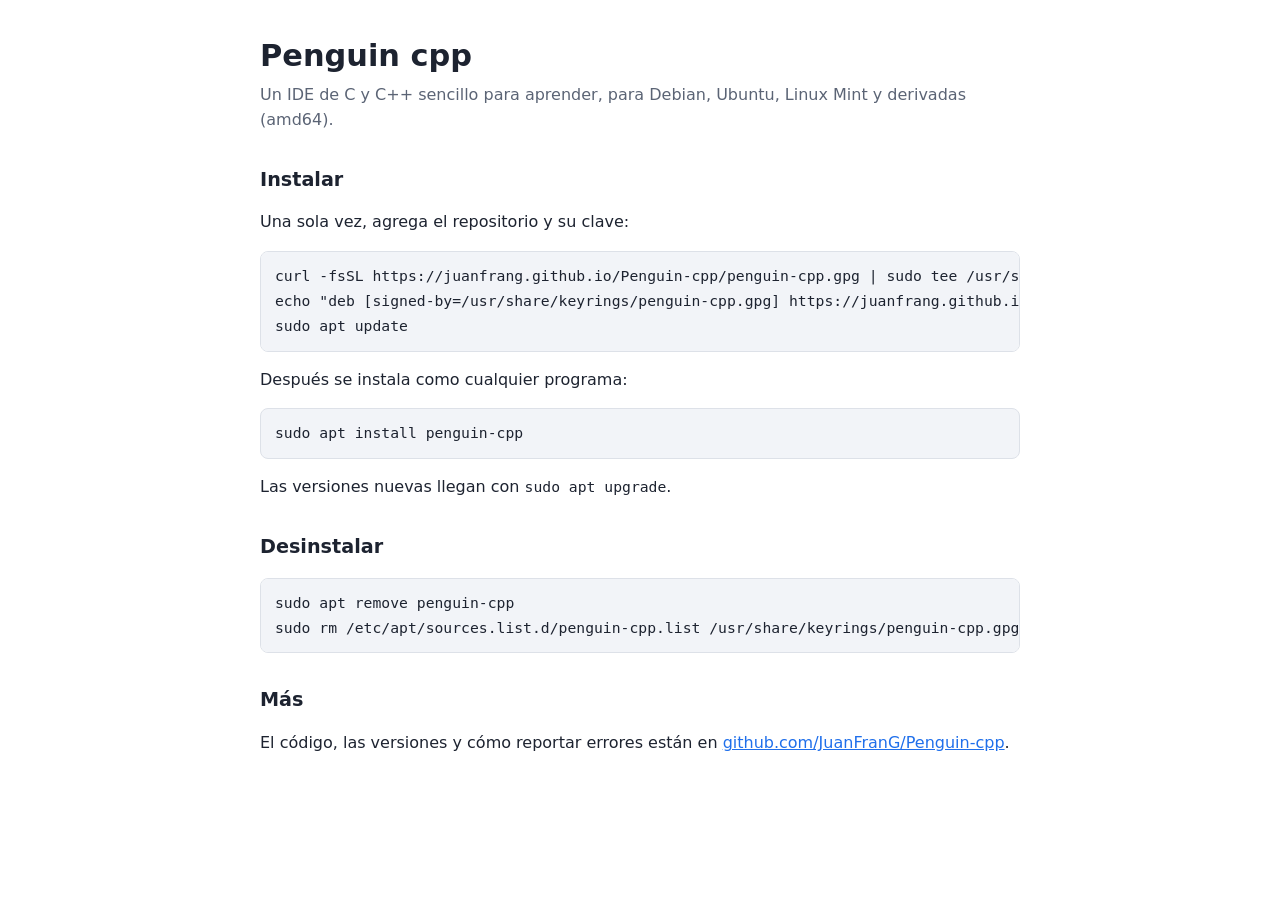
==== index.html @ f9103ee7 "Penguin cpp 0.1.0" ====
<!doctype html>
<html lang="es">
<head>
<meta charset="utf-8">
<meta name="viewport" content="width=device-width, initial-scale=1">
<title>Penguin cpp · repositorio APT</title>
<style>
  :root { --bg: #ffffff; --fg: #1d2330; --muted: #5b6475; --code: #f2f4f8; --line: #dde1e8; --accent: #1f6feb; }
  @media (prefers-color-scheme: dark) {
    :root { --bg: #14171d; --fg: #e6e8ec; --muted: #9aa3b2; --code: #1e232c; --line: #2c3340; --accent: #6ea8fe; }
  }
  body { background: var(--bg); color: var(--fg); font: 16px/1.55 system-ui, sans-serif; margin: 0; }
  main { max-width: 760px; margin: 0 auto; padding: 32px 16px 48px; }
  h1 { font-size: 1.9rem; margin: 0 0 4px; }
  h2 { font-size: 1.2rem; margin-top: 2rem; }
  p.lead { color: var(--muted); margin-top: 0; }
  pre { background: var(--code); border: 1px solid var(--line); border-radius: 8px; padding: 12px 14px; overflow-x: auto; }
  code { font-family: ui-monospace, "Source Code Pro", monospace; font-size: 0.92rem; }
  a { color: var(--accent); }
</style>
</head>
<body>
<main>
  <h1>Penguin cpp</h1>
  <p class="lead">Un IDE de C y C++ sencillo para aprender, para Debian, Ubuntu, Linux Mint y derivadas (amd64).</p>

  <h2>Instalar</h2>
  <p>Una sola vez, agrega el repositorio y su clave:</p>
<pre><code>curl -fsSL https://juanfrang.github.io/Penguin-cpp/penguin-cpp.gpg | sudo tee /usr/share/keyrings/penguin-cpp.gpg &gt; /dev/null
echo "deb [signed-by=/usr/share/keyrings/penguin-cpp.gpg] https://juanfrang.github.io/Penguin-cpp stable main" | sudo tee /etc/apt/sources.list.d/penguin-cpp.list
sudo apt update</code></pre>
  <p>Después se instala como cualquier programa:</p>
<pre><code>sudo apt install penguin-cpp</code></pre>
  <p>Las versiones nuevas llegan con <code>sudo apt upgrade</code>.</p>

  <h2>Desinstalar</h2>
<pre><code>sudo apt remove penguin-cpp
sudo rm /etc/apt/sources.list.d/penguin-cpp.list /usr/share/keyrings/penguin-cpp.gpg</code></pre>

  <h2>Más</h2>
  <p>El código, las versiones y cómo reportar errores están en
  <a href="https://github.com/JuanFranG/Penguin-cpp">github.com/JuanFranG/Penguin-cpp</a>.</p>
</main>
</body>
</html>
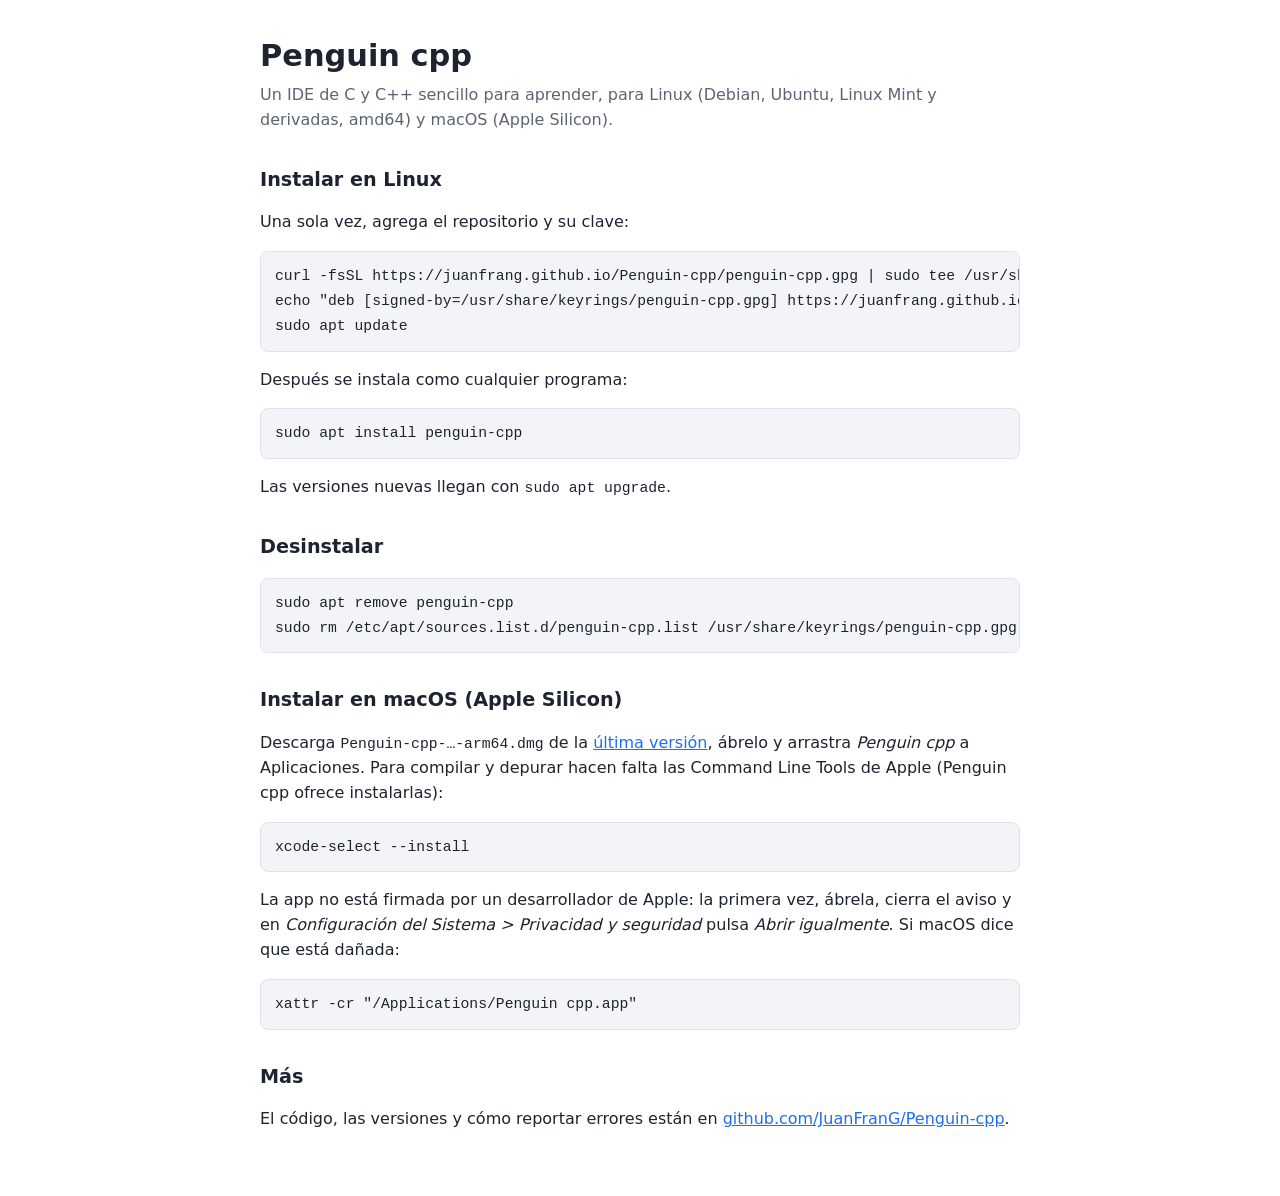
==== commit a7abe881: "Penguin cpp 0.2.0" ====
--- a/index.html
+++ b/index.html
@@ -22,9 +22,9 @@
 <body>
 <main>
   <h1>Penguin cpp</h1>
-  <p class="lead">Un IDE de C y C++ sencillo para aprender, para Debian, Ubuntu, Linux Mint y derivadas (amd64).</p>
+  <p class="lead">Un IDE de C y C++ sencillo para aprender, para Linux (Debian, Ubuntu, Linux Mint y derivadas, amd64) y macOS (Apple Silicon).</p>
 
-  <h2>Instalar</h2>
+  <h2>Instalar en Linux</h2>
   <p>Una sola vez, agrega el repositorio y su clave:</p>
 <pre><code>curl -fsSL https://juanfrang.github.io/Penguin-cpp/penguin-cpp.gpg | sudo tee /usr/share/keyrings/penguin-cpp.gpg &gt; /dev/null
 echo "deb [signed-by=/usr/share/keyrings/penguin-cpp.gpg] https://juanfrang.github.io/Penguin-cpp stable main" | sudo tee /etc/apt/sources.list.d/penguin-cpp.list
@@ -37,6 +37,17 @@
 <pre><code>sudo apt remove penguin-cpp
 sudo rm /etc/apt/sources.list.d/penguin-cpp.list /usr/share/keyrings/penguin-cpp.gpg</code></pre>
 
+  <h2>Instalar en macOS (Apple Silicon)</h2>
+  <p>Descarga <code>Penguin-cpp-…-arm64.dmg</code> de la
+  <a href="https://github.com/JuanFranG/Penguin-cpp/releases/latest">última versión</a>,
+  ábrelo y arrastra <em>Penguin cpp</em> a Aplicaciones. Para compilar y depurar hacen
+  falta las Command Line Tools de Apple (Penguin cpp ofrece instalarlas):</p>
+<pre><code>xcode-select --install</code></pre>
+  <p>La app no está firmada por un desarrollador de Apple: la primera vez, ábrela, cierra
+  el aviso y en <em>Configuración del Sistema &gt; Privacidad y seguridad</em> pulsa
+  <em>Abrir igualmente</em>. Si macOS dice que está dañada:</p>
+<pre><code>xattr -cr "/Applications/Penguin cpp.app"</code></pre>
+
   <h2>Más</h2>
   <p>El código, las versiones y cómo reportar errores están en
   <a href="https://github.com/JuanFranG/Penguin-cpp">github.com/JuanFranG/Penguin-cpp</a>.</p>
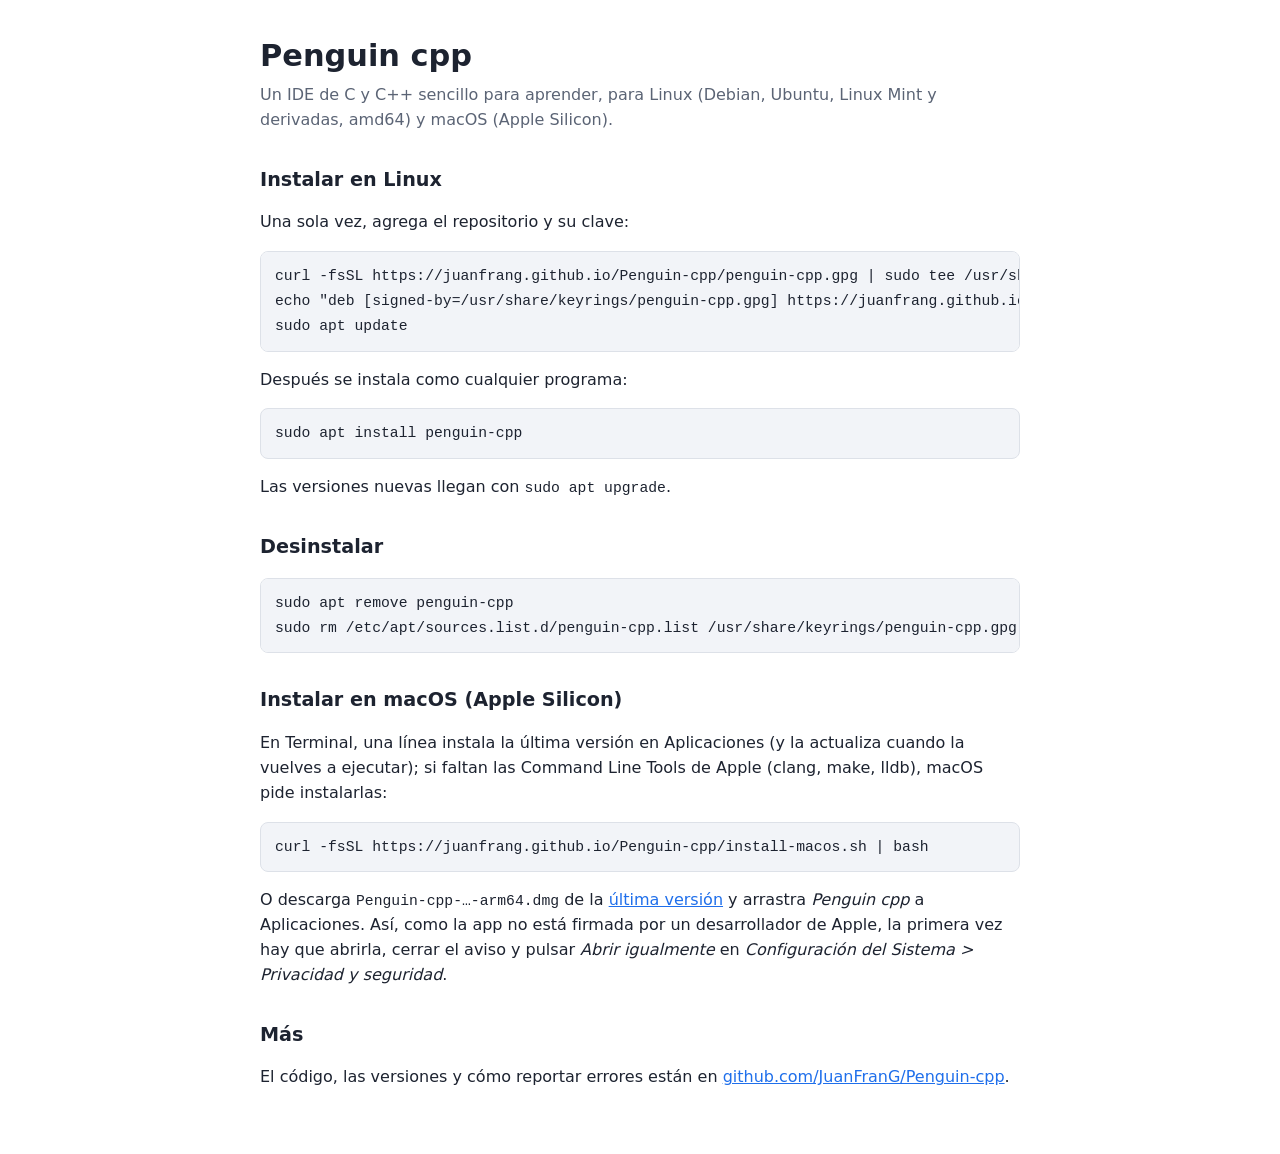
==== commit 7b8dd631: "Page: the one-line macOS installer" ====
--- a/index.html
+++ b/index.html
@@ -38,15 +38,15 @@
 sudo rm /etc/apt/sources.list.d/penguin-cpp.list /usr/share/keyrings/penguin-cpp.gpg</code></pre>
 
   <h2>Instalar en macOS (Apple Silicon)</h2>
-  <p>Descarga <code>Penguin-cpp-…-arm64.dmg</code> de la
-  <a href="https://github.com/JuanFranG/Penguin-cpp/releases/latest">última versión</a>,
-  ábrelo y arrastra <em>Penguin cpp</em> a Aplicaciones. Para compilar y depurar hacen
-  falta las Command Line Tools de Apple (Penguin cpp ofrece instalarlas):</p>
-<pre><code>xcode-select --install</code></pre>
-  <p>La app no está firmada por un desarrollador de Apple: la primera vez, ábrela, cierra
-  el aviso y en <em>Configuración del Sistema &gt; Privacidad y seguridad</em> pulsa
-  <em>Abrir igualmente</em>. Si macOS dice que está dañada:</p>
-<pre><code>xattr -cr "/Applications/Penguin cpp.app"</code></pre>
+  <p>En Terminal, una línea instala la última versión en Aplicaciones (y la actualiza
+  cuando la vuelves a ejecutar); si faltan las Command Line Tools de Apple (clang, make,
+  lldb), macOS pide instalarlas:</p>
+<pre><code>curl -fsSL https://juanfrang.github.io/Penguin-cpp/install-macos.sh | bash</code></pre>
+  <p>O descarga <code>Penguin-cpp-…-arm64.dmg</code> de la
+  <a href="https://github.com/JuanFranG/Penguin-cpp/releases/latest">última versión</a> y
+  arrastra <em>Penguin cpp</em> a Aplicaciones. Así, como la app no está firmada por un
+  desarrollador de Apple, la primera vez hay que abrirla, cerrar el aviso y pulsar
+  <em>Abrir igualmente</em> en <em>Configuración del Sistema &gt; Privacidad y seguridad</em>.</p>
 
   <h2>Más</h2>
   <p>El código, las versiones y cómo reportar errores están en
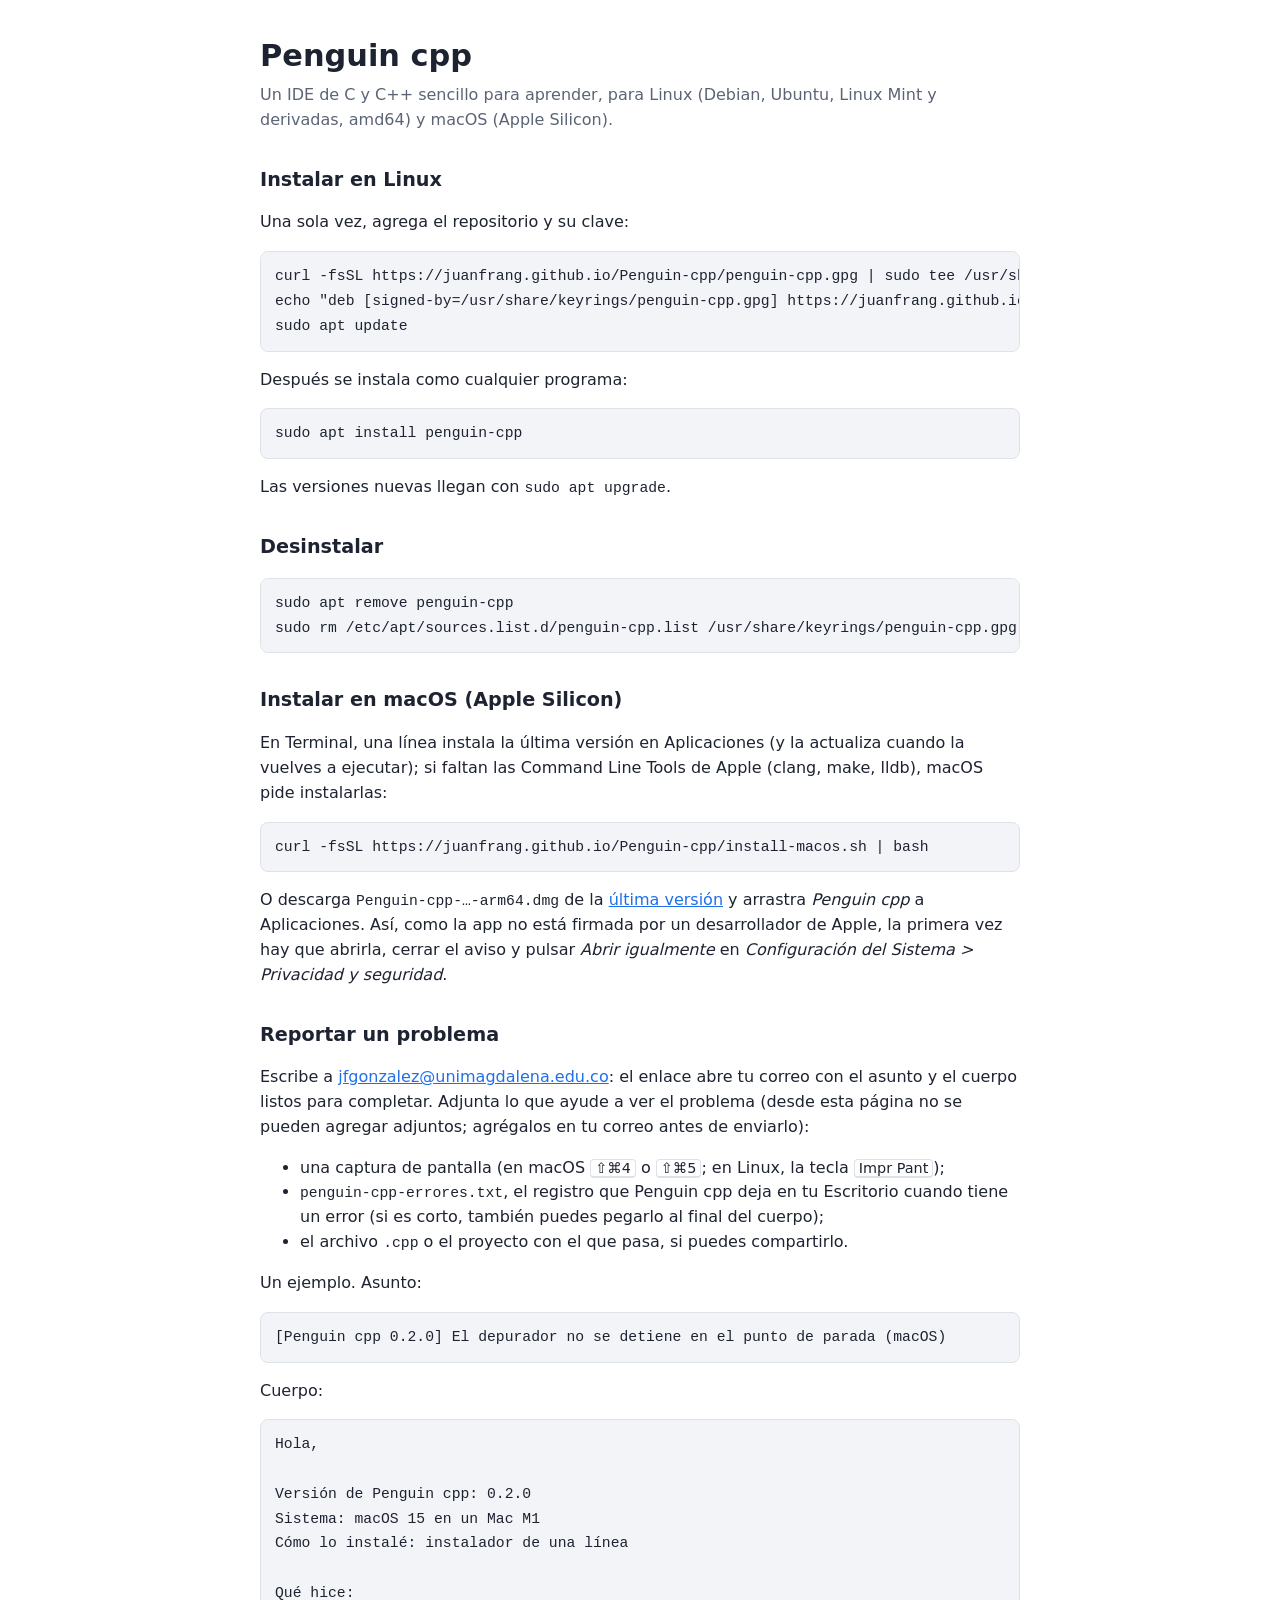
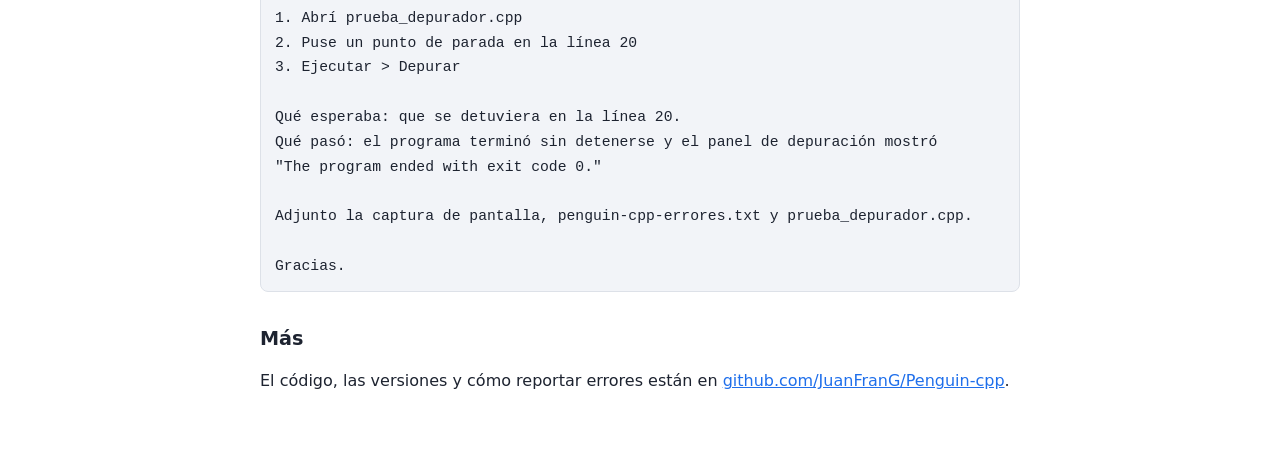
==== commit ac201e82: "Page: report a problem by email" ====
--- a/index.html
+++ b/index.html
@@ -17,6 +17,7 @@
   pre { background: var(--code); border: 1px solid var(--line); border-radius: 8px; padding: 12px 14px; overflow-x: auto; }
   code { font-family: ui-monospace, "Source Code Pro", monospace; font-size: 0.92rem; }
   a { color: var(--accent); }
+  kbd { font-family: inherit; border: 1px solid var(--line); border-bottom-width: 2px; border-radius: 4px; padding: 0 4px; font-size: 0.9em; }
 </style>
 </head>
 <body>
@@ -48,6 +49,39 @@
   desarrollador de Apple, la primera vez hay que abrirla, cerrar el aviso y pulsar
   <em>Abrir igualmente</em> en <em>Configuración del Sistema &gt; Privacidad y seguridad</em>.</p>
 
+  <h2>Reportar un problema</h2>
+  <p>Escribe a <a href="mailto:jfgonzalez@unimagdalena.edu.co?subject=%5BPenguin%20cpp%5D%20%28resumen%20del%20problema%20en%20una%20l%C3%ADnea%29&amp;body=Hola%2C%0D%0A%0D%0AVersi%C3%B3n%20de%20Penguin%20cpp%3A%20%28Ayuda%20%3E%20Acerca%20de%29%0D%0ASistema%3A%20%28por%20ejemplo%20macOS%2015%20en%20un%20Mac%20M1%2C%20o%20Linux%20Mint%2022%29%0D%0AC%C3%B3mo%20lo%20instal%C3%A9%3A%20%28instalador%20de%20una%20l%C3%ADnea%2C%20.dmg%20o%20apt%29%0D%0A%0D%0AQu%C3%A9%20hice%3A%0D%0A1.%0D%0A2.%0D%0A3.%0D%0A%0D%0AQu%C3%A9%20esperaba%3A%0D%0A%0D%0AQu%C3%A9%20pas%C3%B3%3A%0D%0A%0D%0AAdjunto%3A%20%28captura%20de%20pantalla%2C%20penguin-cpp-errores.txt%20del%20Escritorio%2C%20el%20archivo%20.cpp%29%0D%0A%0D%0AGracias.">jfgonzalez@unimagdalena.edu.co</a>: el enlace abre tu correo con el asunto y el cuerpo listos
+  para completar. Adjunta lo que ayude a ver el problema (desde esta página no se pueden
+  agregar adjuntos; agrégalos en tu correo antes de enviarlo):</p>
+  <ul>
+    <li>una captura de pantalla (en macOS <kbd>⇧⌘4</kbd> o <kbd>⇧⌘5</kbd>; en Linux, la tecla
+    <kbd>Impr Pant</kbd>);</li>
+    <li><code>penguin-cpp-errores.txt</code>, el registro que Penguin cpp deja en tu Escritorio
+    cuando tiene un error (si es corto, también puedes pegarlo al final del cuerpo);</li>
+    <li>el archivo <code>.cpp</code> o el proyecto con el que pasa, si puedes compartirlo.</li>
+  </ul>
+  <p>Un ejemplo. Asunto:</p>
+<pre><code>[Penguin cpp 0.2.0] El depurador no se detiene en el punto de parada (macOS)</code></pre>
+  <p>Cuerpo:</p>
+<pre><code>Hola,
+
+Versión de Penguin cpp: 0.2.0
+Sistema: macOS 15 en un Mac M1
+Cómo lo instalé: instalador de una línea
+
+Qué hice:
+1. Abrí prueba_depurador.cpp
+2. Puse un punto de parada en la línea 20
+3. Ejecutar &gt; Depurar
+
+Qué esperaba: que se detuviera en la línea 20.
+Qué pasó: el programa terminó sin detenerse y el panel de depuración mostró
+&quot;The program ended with exit code 0.&quot;
+
+Adjunto la captura de pantalla, penguin-cpp-errores.txt y prueba_depurador.cpp.
+
+Gracias.</code></pre>
+
   <h2>Más</h2>
   <p>El código, las versiones y cómo reportar errores están en
   <a href="https://github.com/JuanFranG/Penguin-cpp">github.com/JuanFranG/Penguin-cpp</a>.</p>
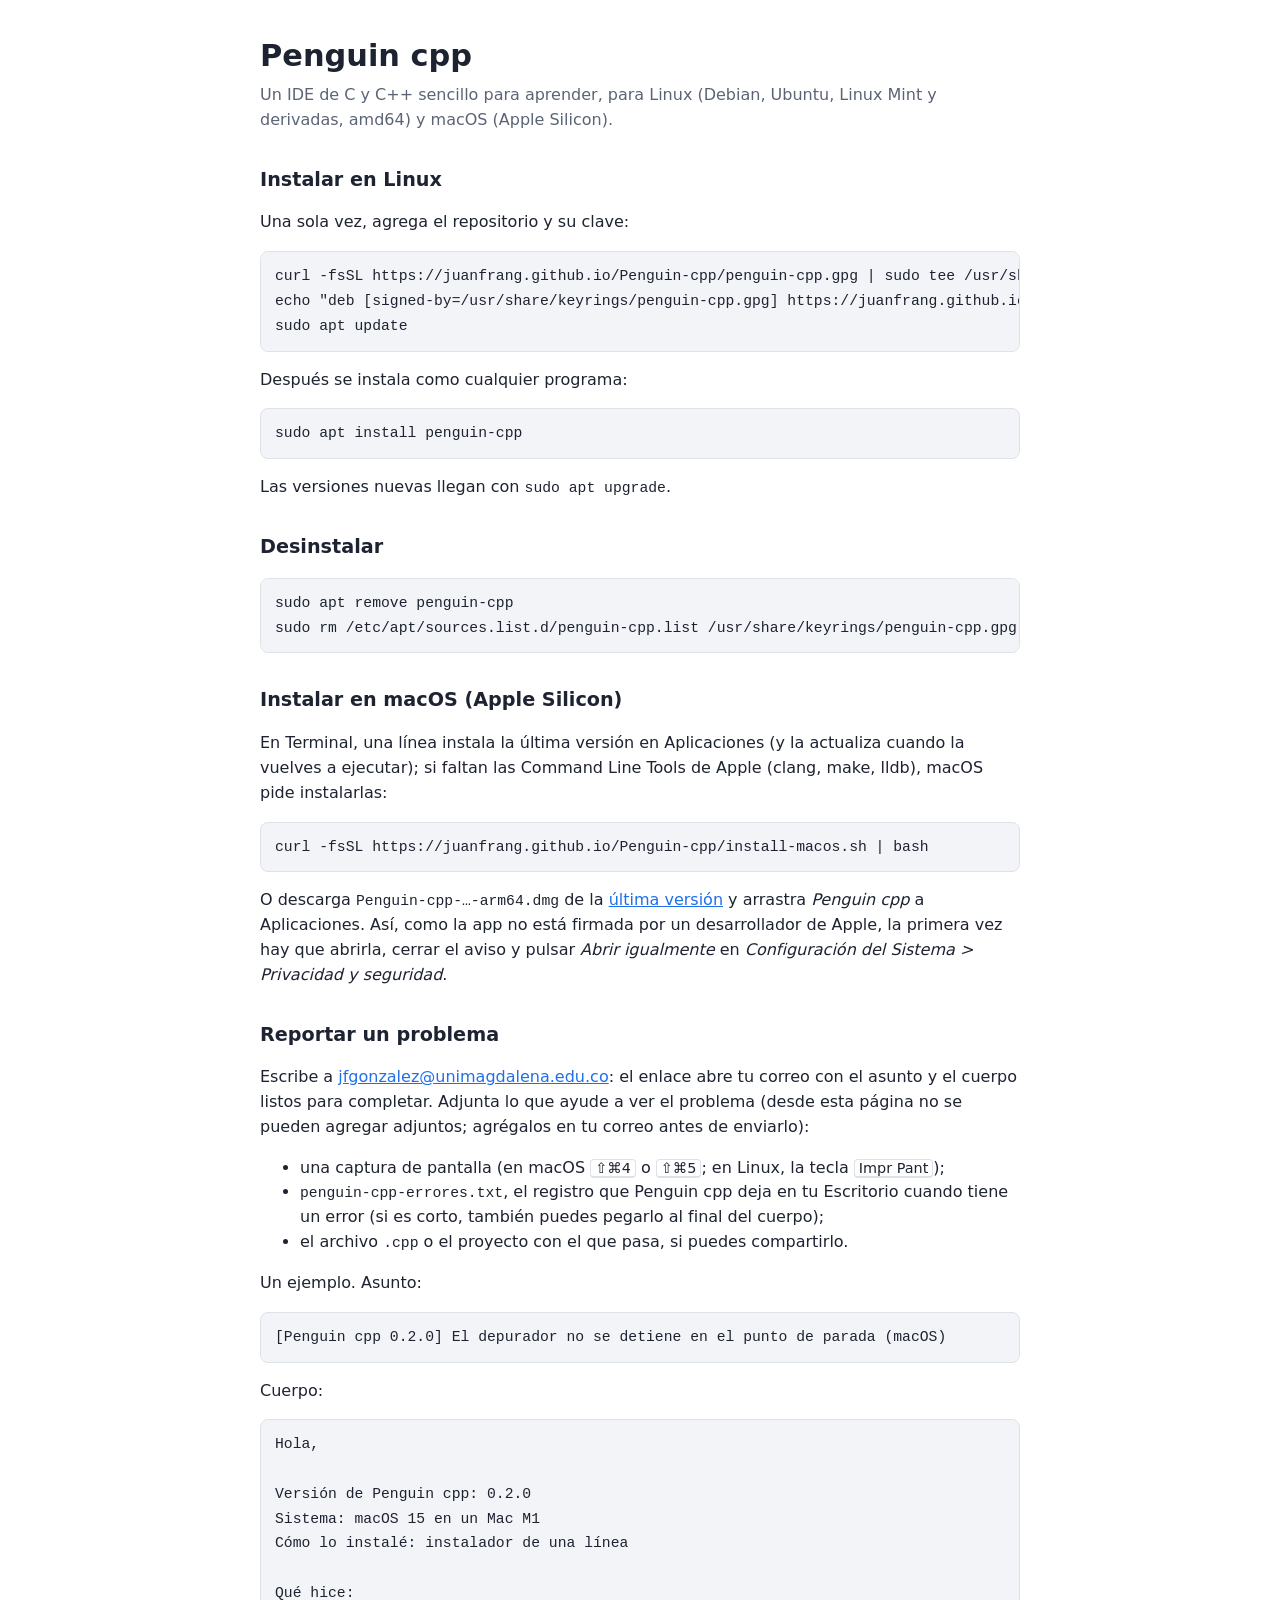
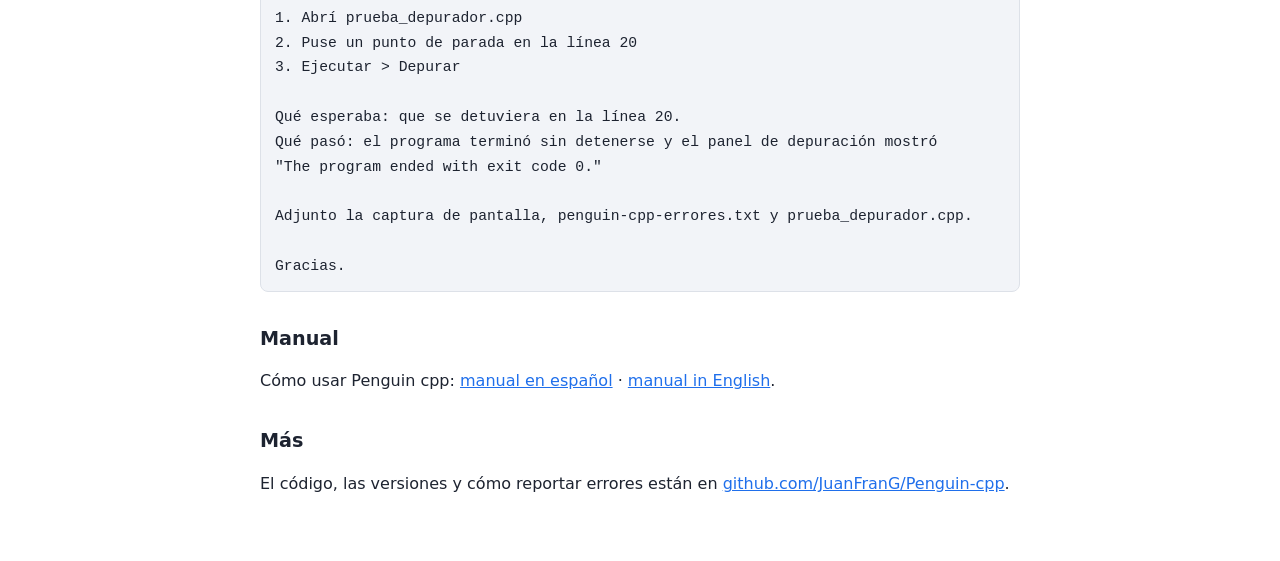
==== commit 8d898703: "Penguin cpp's manual, in Spanish and English" ====
--- a/index.html
+++ b/index.html
@@ -49,7 +49,7 @@
   desarrollador de Apple, la primera vez hay que abrirla, cerrar el aviso y pulsar
   <em>Abrir igualmente</em> en <em>Configuración del Sistema &gt; Privacidad y seguridad</em>.</p>
 
-  <h2>Reportar un problema</h2>
+  <h2 id="reportar">Reportar un problema</h2>
   <p>Escribe a <a href="mailto:jfgonzalez@unimagdalena.edu.co?subject=%5BPenguin%20cpp%5D%20%28resumen%20del%20problema%20en%20una%20l%C3%ADnea%29&amp;body=Hola%2C%0D%0A%0D%0AVersi%C3%B3n%20de%20Penguin%20cpp%3A%20%28Ayuda%20%3E%20Acerca%20de%29%0D%0ASistema%3A%20%28por%20ejemplo%20macOS%2015%20en%20un%20Mac%20M1%2C%20o%20Linux%20Mint%2022%29%0D%0AC%C3%B3mo%20lo%20instal%C3%A9%3A%20%28instalador%20de%20una%20l%C3%ADnea%2C%20.dmg%20o%20apt%29%0D%0A%0D%0AQu%C3%A9%20hice%3A%0D%0A1.%0D%0A2.%0D%0A3.%0D%0A%0D%0AQu%C3%A9%20esperaba%3A%0D%0A%0D%0AQu%C3%A9%20pas%C3%B3%3A%0D%0A%0D%0AAdjunto%3A%20%28captura%20de%20pantalla%2C%20penguin-cpp-errores.txt%20del%20Escritorio%2C%20el%20archivo%20.cpp%29%0D%0A%0D%0AGracias.">jfgonzalez@unimagdalena.edu.co</a>: el enlace abre tu correo con el asunto y el cuerpo listos
   para completar. Adjunta lo que ayude a ver el problema (desde esta página no se pueden
   agregar adjuntos; agrégalos en tu correo antes de enviarlo):</p>
@@ -82,6 +82,10 @@
 
 Gracias.</code></pre>
 
+  <h2>Manual</h2>
+  <p>Cómo usar Penguin cpp: <a href="manual/">manual en español</a> ·
+  <a href="manual/en/">manual in English</a>.</p>
+
   <h2>Más</h2>
   <p>El código, las versiones y cómo reportar errores están en
   <a href="https://github.com/JuanFranG/Penguin-cpp">github.com/JuanFranG/Penguin-cpp</a>.</p>
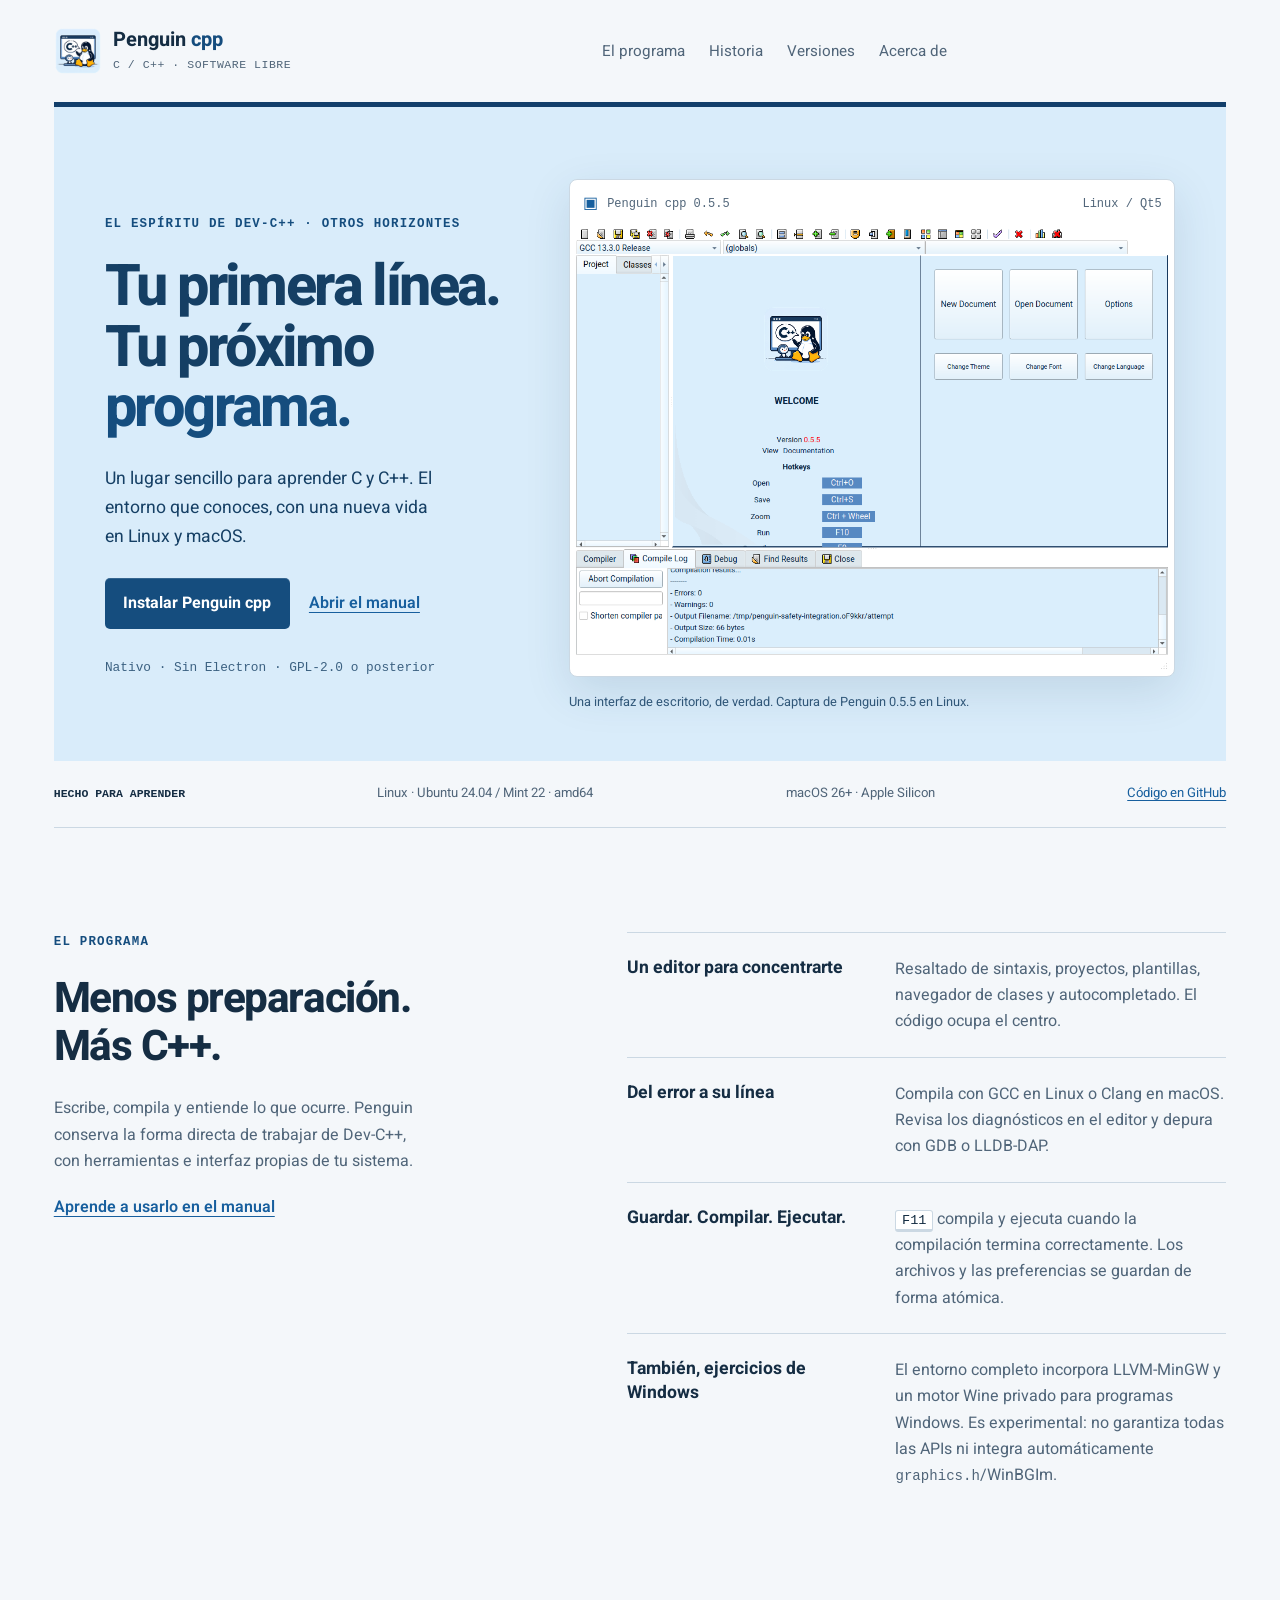
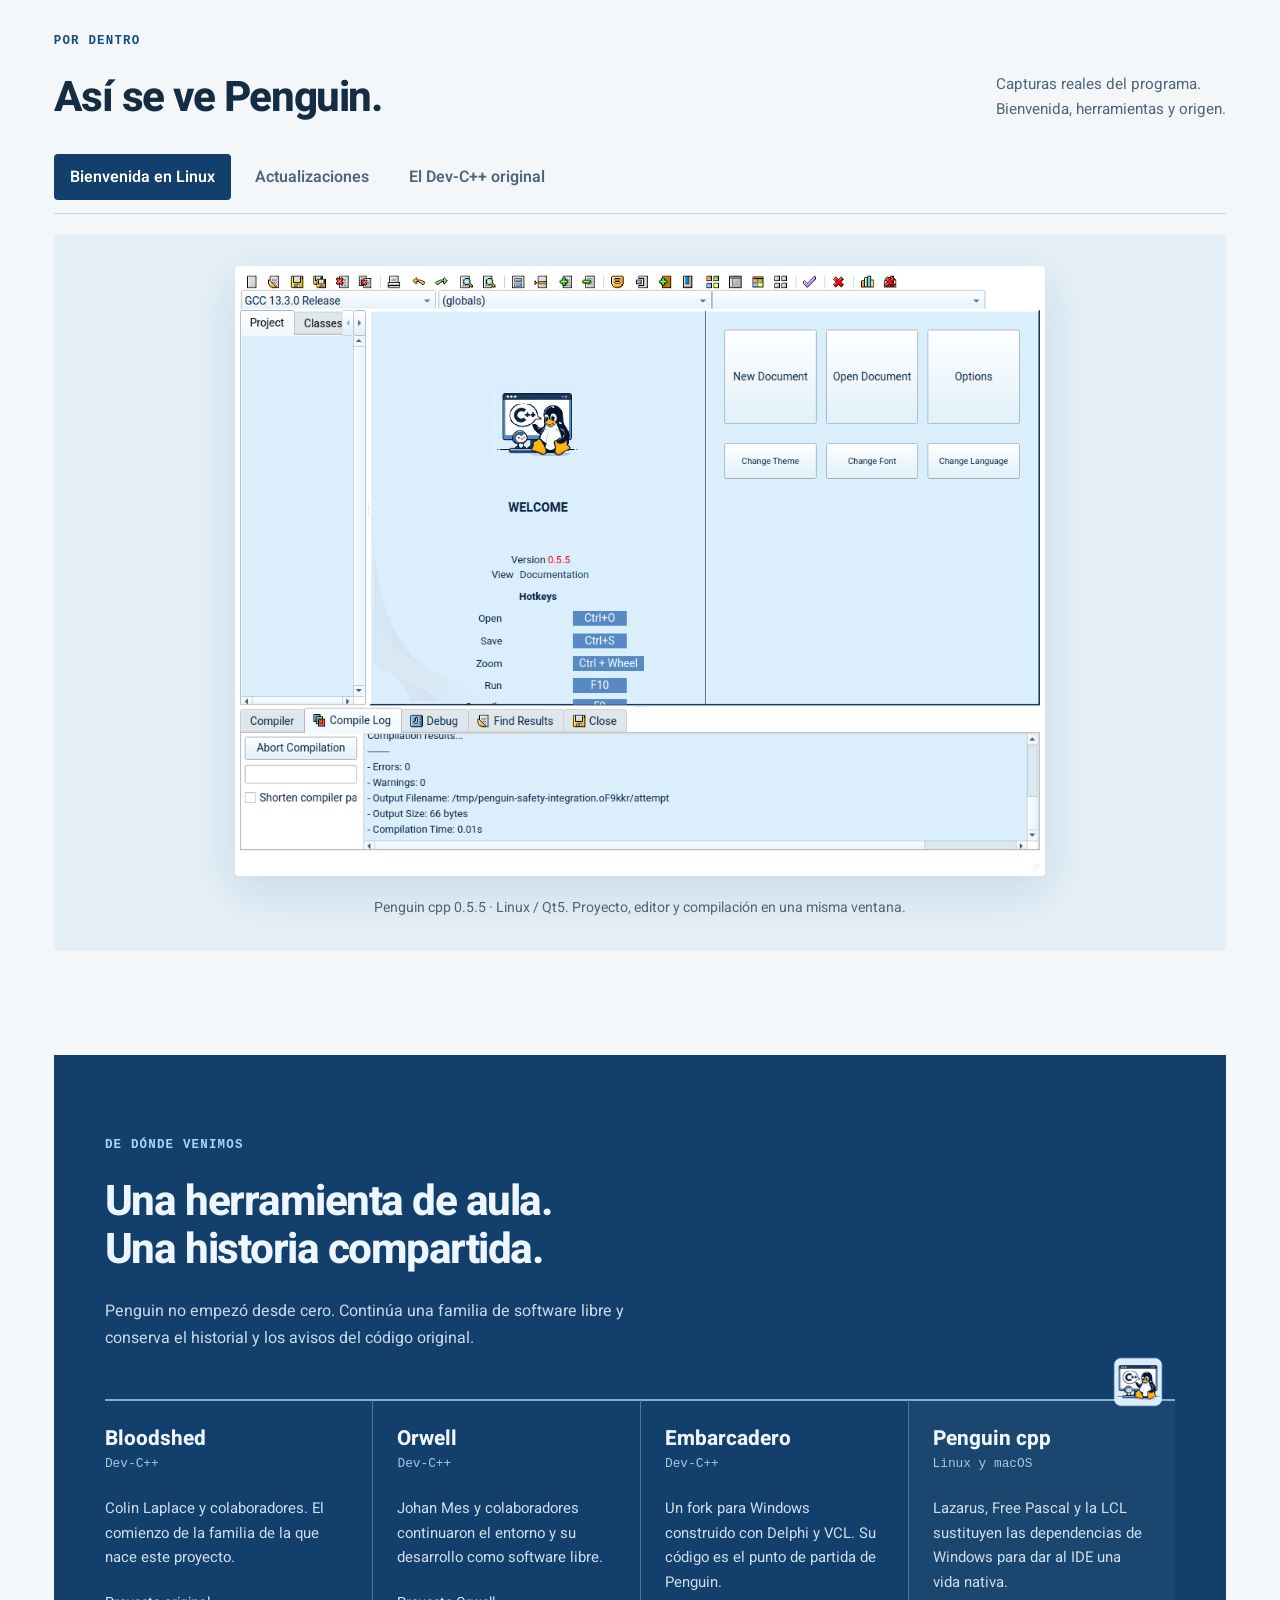
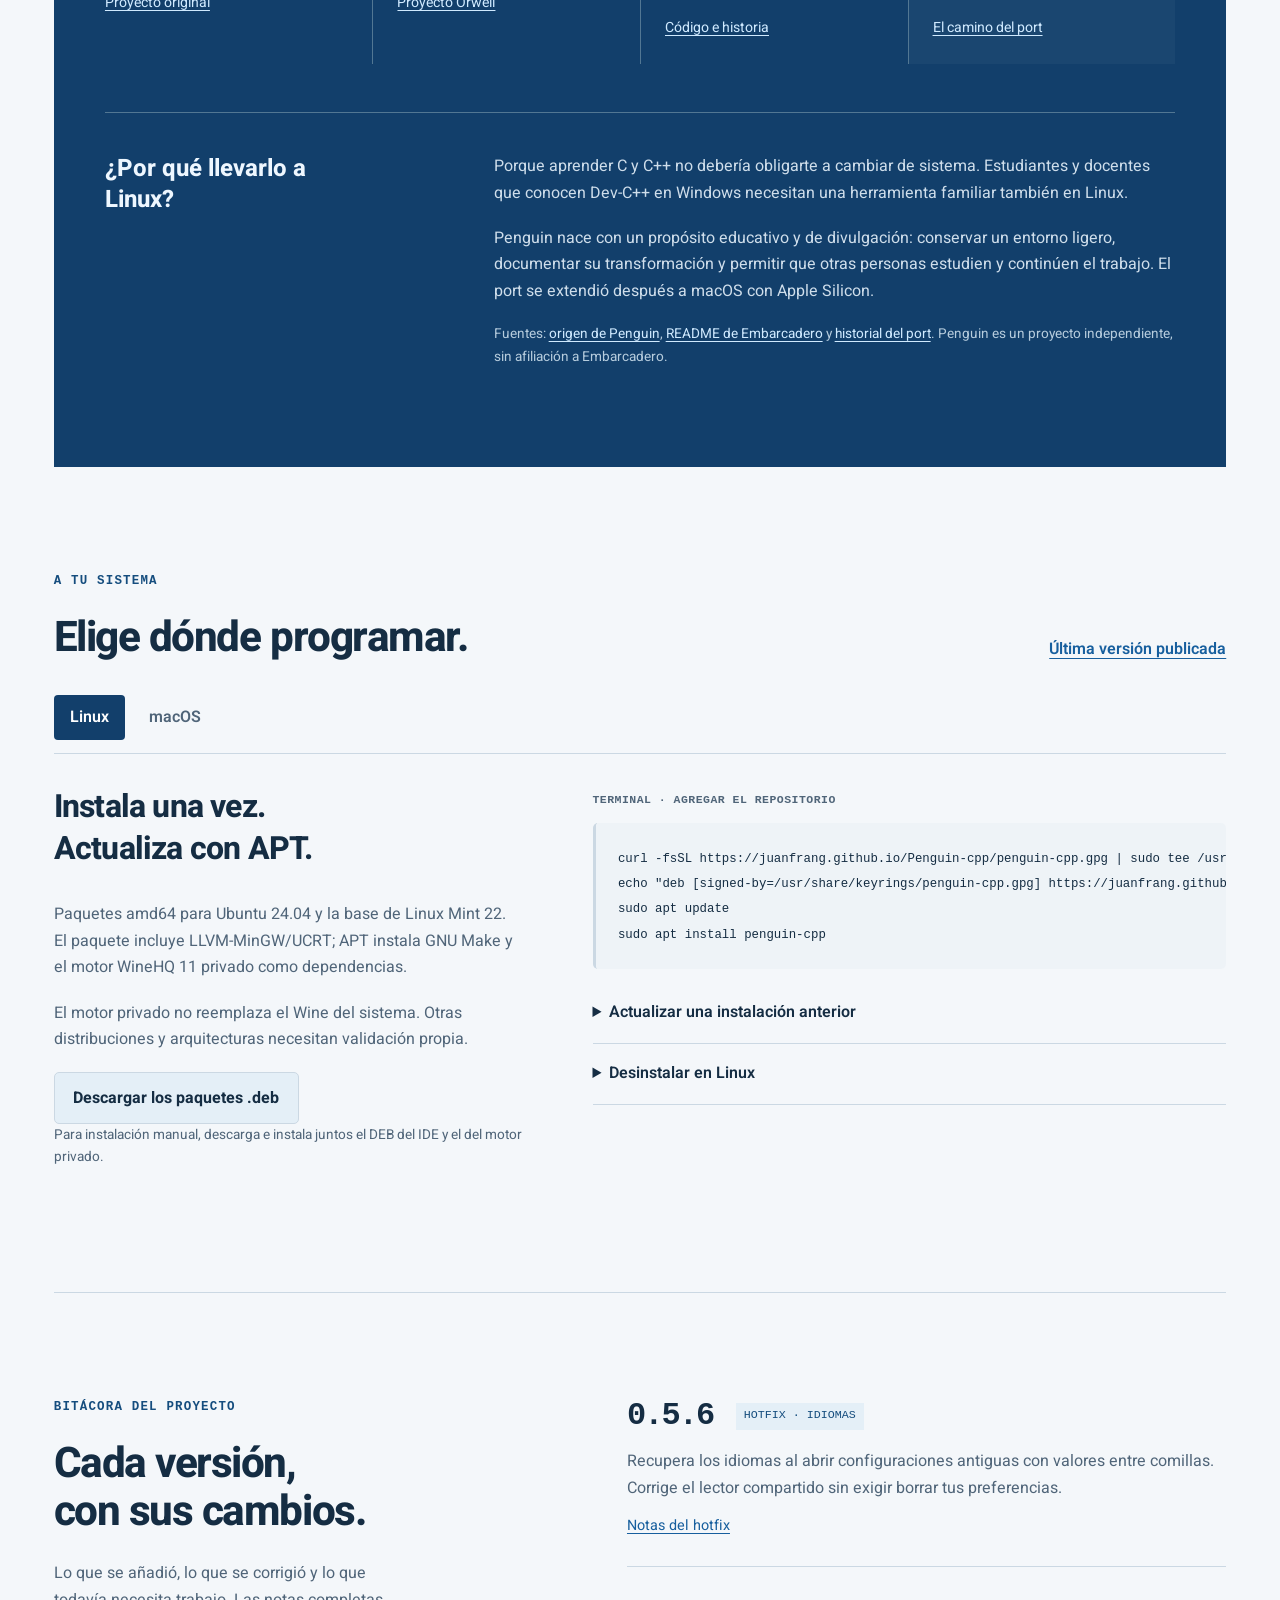
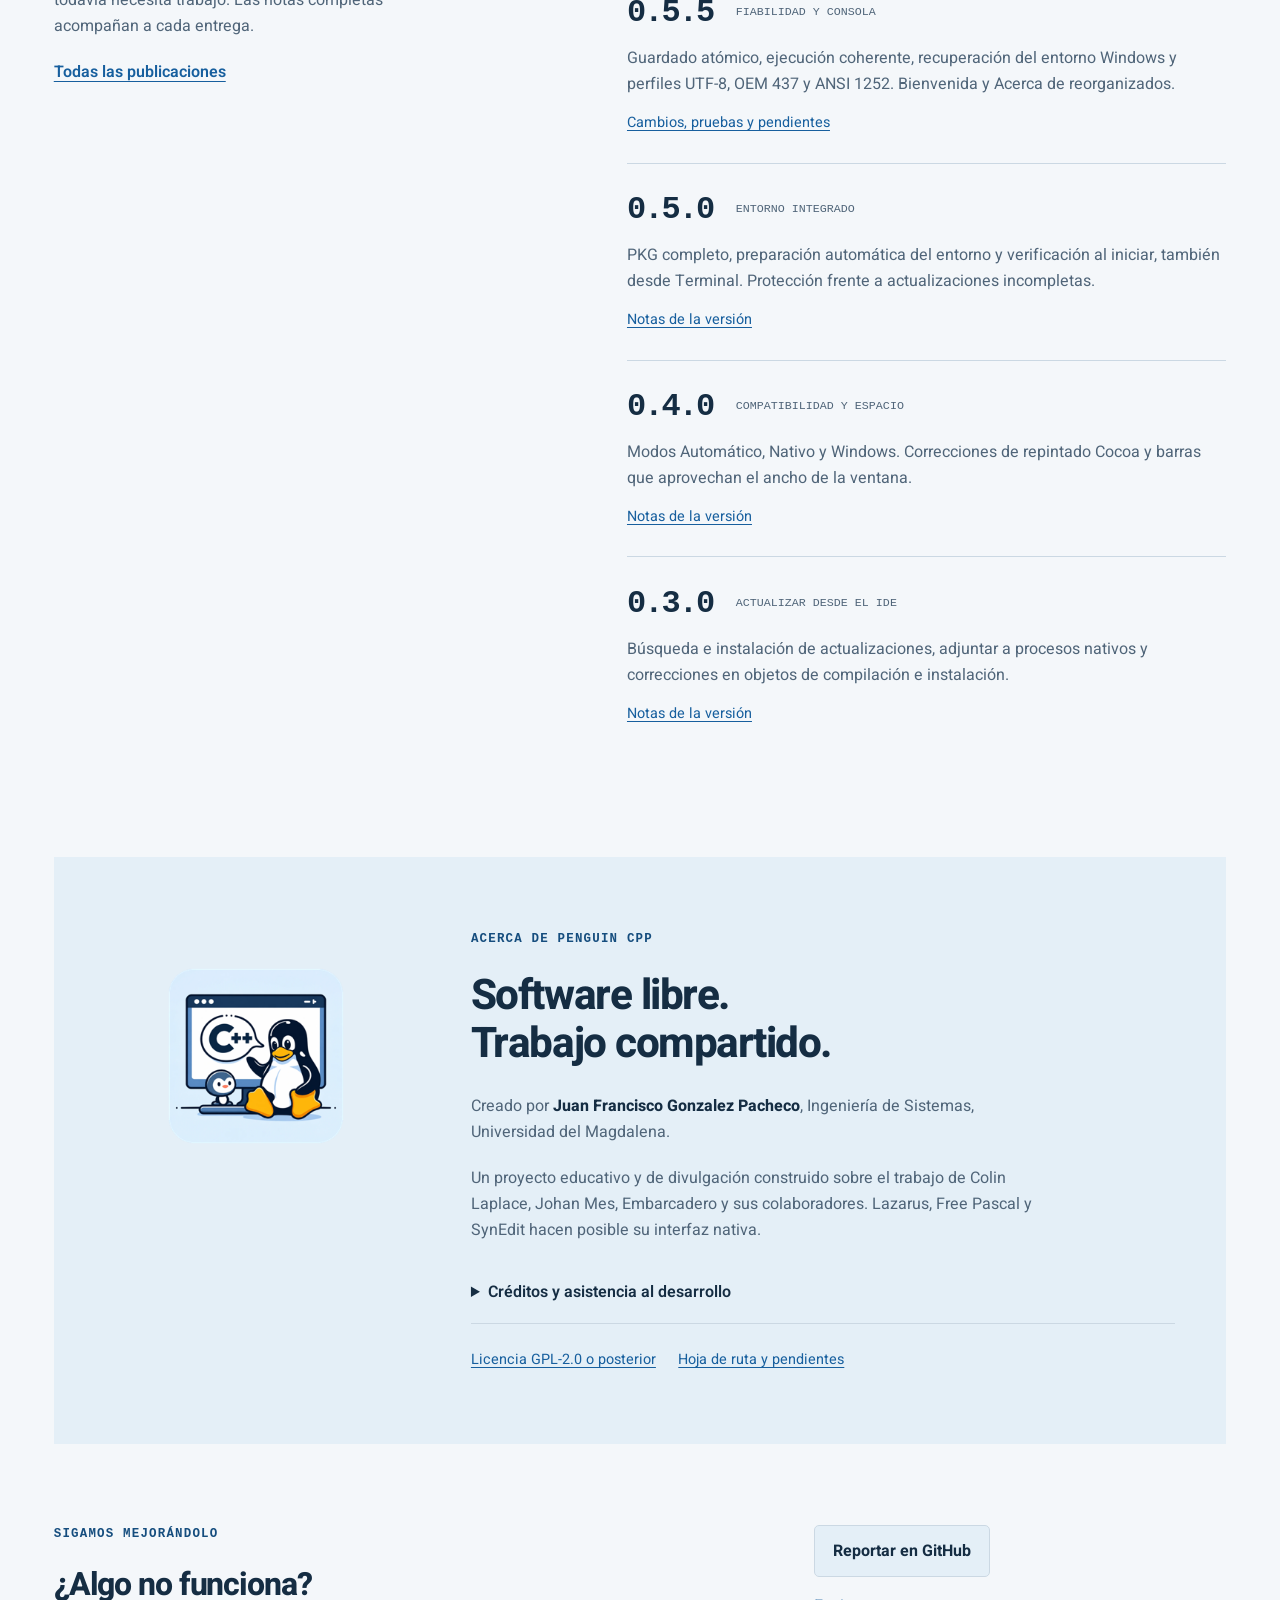
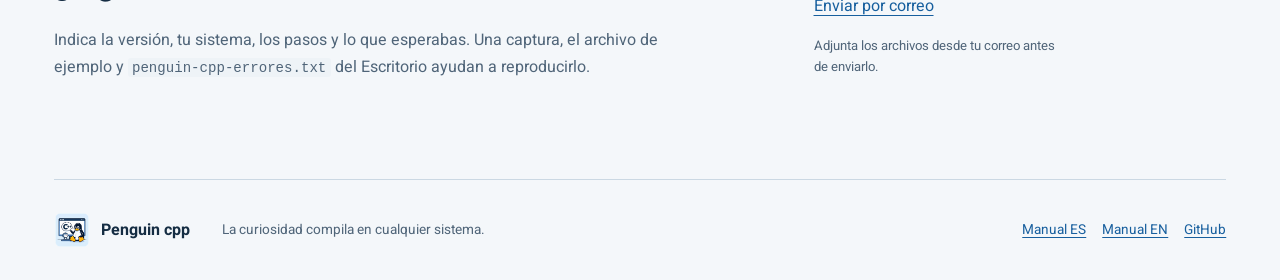
==== commit 3f528bf6: "Penguin cpp 0.5.6" ====
--- a/index.html
+++ b/index.html
@@ -3,92 +3,65 @@
 <head>
 <meta charset="utf-8">
 <meta name="viewport" content="width=device-width, initial-scale=1">
-<title>Penguin cpp · repositorio APT</title>
-<style>
-  :root { --bg: #ffffff; --fg: #1d2330; --muted: #5b6475; --code: #f2f4f8; --line: #dde1e8; --accent: #1f6feb; }
-  @media (prefers-color-scheme: dark) {
-    :root { --bg: #14171d; --fg: #e6e8ec; --muted: #9aa3b2; --code: #1e232c; --line: #2c3340; --accent: #6ea8fe; }
-  }
-  body { background: var(--bg); color: var(--fg); font: 16px/1.55 system-ui, sans-serif; margin: 0; }
-  main { max-width: 760px; margin: 0 auto; padding: 32px 16px 48px; }
-  h1 { font-size: 1.9rem; margin: 0 0 4px; }
-  h2 { font-size: 1.2rem; margin-top: 2rem; }
-  p.lead { color: var(--muted); margin-top: 0; }
-  pre { background: var(--code); border: 1px solid var(--line); border-radius: 8px; padding: 12px 14px; overflow-x: auto; }
-  code { font-family: ui-monospace, "Source Code Pro", monospace; font-size: 0.92rem; }
-  a { color: var(--accent); }
-  kbd { font-family: inherit; border: 1px solid var(--line); border-bottom-width: 2px; border-radius: 4px; padding: 0 4px; font-size: 0.9em; }
-</style>
+<meta name="description" content="Penguin cpp: el espíritu de Dev-C++, nativo en Linux y macOS. Conoce el proyecto, sus capturas, su historia y sus versiones.">
+<meta name="theme-color" content="#123f6b">
+<title>Penguin cpp — De la primera línea al primer programa</title>
+<link rel="icon" href="assets/penguin.png" type="image/png">
+<link rel="stylesheet" href="site.css">
+<script src="site.js" defer></script>
 </head>
 <body>
-<main>
-  <h1>Penguin cpp</h1>
-  <p class="lead">Un IDE de C y C++ sencillo para aprender, para Linux (Debian, Ubuntu, Linux Mint y derivadas, amd64) y macOS (Apple Silicon).</p>
-
-  <h2>Instalar en Linux</h2>
-  <p>Una sola vez, agrega el repositorio y su clave:</p>
-<pre><code>curl -fsSL https://juanfrang.github.io/Penguin-cpp/penguin-cpp.gpg | sudo tee /usr/share/keyrings/penguin-cpp.gpg &gt; /dev/null
+<a class="skip" href="#contenido">Saltar al contenido</a>
+<div class="page-shell">
+<header class="site-header">
+  <a class="brand" href="#inicio" aria-label="Penguin cpp, inicio"><img src="assets/penguin.png" width="48" height="48" alt=""><span>Penguin <b>cpp</b><small>C / C++ · SOFTWARE LIBRE</small></span></a>
+  <nav aria-label="Navegación principal"><a href="#programa">El programa</a><a href="#historia">Historia</a><a href="#versiones">Versiones</a><a href="#acerca">Acerca de</a></nav>
+</header>
+<main id="contenido">
+<section class="hero" id="inicio" aria-labelledby="hero-title">
+  <div class="hero-copy"><p class="eyebrow">EL ESPÍRITU DE DEV-C++ · OTROS HORIZONTES</p><h1 id="hero-title">Tu primera línea.<br>Tu próximo<br><em>programa.</em></h1><p class="hero-lead">Un lugar sencillo para aprender C y C++. El entorno que conoces, con una nueva vida en Linux y macOS.</p><div class="hero-actions"><a class="button primary" href="#descargas">Instalar Penguin cpp</a><a class="text-link" href="manual/">Abrir el manual</a></div><p class="hero-meta">Nativo · Sin Electron · GPL-2.0 o posterior</p></div>
+  <figure class="hero-figure"><div class="window-frame"><div class="window-title"><span class="window-mark" aria-hidden="true">▣</span><span>Penguin cpp <span class="current-version">0.5.5</span></span><span>Linux / Qt5</span></div><a href="assets/penguin-linux.png" aria-label="Ver la captura completa de Penguin en Linux"><img src="assets/penguin-linux.png" width="1024" height="768" alt="Penguin cpp 0.5.5 en Linux: panel de proyecto, bienvenida, barra de herramientas y resultados de compilación."></a></div><figcaption>Una interfaz de escritorio, de verdad. Captura de Penguin 0.5.5 en Linux.</figcaption></figure>
+</section>
+<div class="platform-strip"><p>HECHO PARA APRENDER</p><span>Linux · Ubuntu 24.04 / Mint 22 · amd64</span><span>macOS 26+ · Apple Silicon</span><a href="https://github.com/JuanFranG/Penguin-cpp">Código en GitHub</a></div>
+<section class="section program-section" id="programa" aria-labelledby="program-title">
+  <div class="section-intro"><p class="eyebrow">EL PROGRAMA</p><h2 id="program-title">Menos preparación.<br>Más C++.</h2><p>Escribe, compila y entiende lo que ocurre. Penguin conserva la forma directa de trabajar de Dev-C++, con herramientas e interfaz propias de tu sistema.</p><a class="text-link" href="manual/">Aprende a usarlo en el manual</a></div>
+  <dl class="capabilities"><div><dt>Un editor para concentrarte</dt><dd>Resaltado de sintaxis, proyectos, plantillas, navegador de clases y autocompletado. El código ocupa el centro.</dd></div><div><dt>Del error a su línea</dt><dd>Compila con GCC en Linux o Clang en macOS. Revisa los diagnósticos en el editor y depura con GDB o LLDB-DAP.</dd></div><div><dt>Guardar. Compilar. Ejecutar.</dt><dd><kbd>F11</kbd> compila y ejecuta cuando la compilación termina correctamente. Los archivos y las preferencias se guardan de forma atómica.</dd></div><div><dt>También, ejercicios de Windows</dt><dd>El entorno completo incorpora LLVM-MinGW y un motor Wine privado para programas Windows. Es experimental: no garantiza todas las APIs ni integra automáticamente <code>graphics.h</code>/WinBGIm.</dd></div></dl>
+</section>
+<section class="section gallery-section" aria-labelledby="gallery-title">
+  <div class="section-heading"><div><p class="eyebrow">POR DENTRO</p><h2 id="gallery-title">Así se ve Penguin.</h2></div><p>Capturas reales del programa.<br>Bienvenida, herramientas y origen.</p></div>
+  <div class="tab-list" role="tablist" aria-label="Capturas del programa"><button id="shot-linux" role="tab" aria-selected="true" aria-controls="panel-linux" tabindex="0">Bienvenida en Linux</button><button id="shot-updates" role="tab" aria-selected="false" aria-controls="panel-updates" tabindex="-1">Actualizaciones</button><button id="shot-original" role="tab" aria-selected="false" aria-controls="panel-original" tabindex="-1">El Dev-C++ original</button></div>
+  <figure id="panel-linux" role="tabpanel" aria-labelledby="shot-linux" tabindex="0"><a href="assets/penguin-linux.png"><img loading="lazy" src="assets/penguin-linux.png" width="1024" height="768" alt="Vista completa de la bienvenida de Penguin cpp 0.5.5 en Linux Qt5."></a><figcaption>Penguin cpp 0.5.5 · Linux / Qt5. Proyecto, editor y compilación en una misma ventana.</figcaption></figure>
+  <figure id="panel-updates" role="tabpanel" aria-labelledby="shot-updates" tabindex="0" hidden><a href="assets/penguin-updates.png"><img loading="lazy" src="assets/penguin-updates.png" width="1024" height="768" alt="Diálogo de actualización de Penguin cpp durante una prueba de interfaz en Linux."></a><figcaption>Prueba de interfaz del diálogo de actualizaciones en Linux; los datos de versión pertenecen al escenario de prueba.</figcaption></figure>
+  <figure id="panel-original" role="tabpanel" aria-labelledby="shot-original" tabindex="0" hidden><a href="assets/devcpp-original.png"><img loading="lazy" src="assets/devcpp-original.png" width="800" height="600" alt="Captura histórica de Embarcadero Dev-C++ 6.0 en Windows, con editor oscuro y consola PowerShell."></a><figcaption>Archivo histórico: Embarcadero Dev-C++ 6.0 en Windows. Esta imagen pertenece al proyecto original; no muestra la versión actual de Penguin.</figcaption></figure>
+</section>
+<section class="history-section" id="historia" aria-labelledby="history-title">
+  <div class="history-header"><p class="eyebrow">DE DÓNDE VENIMOS</p><h2 id="history-title">Una herramienta de aula.<br>Una historia compartida.</h2><p>Penguin no empezó desde cero. Continúa una familia de software libre y conserva el historial y los avisos del código original.</p></div>
+  <ol class="lineage"><li><h3>Bloodshed</h3><p class="lineage-name">Dev-C++</p><p>Colin Laplace y colaboradores. El comienzo de la familia de la que nace este proyecto.</p><a href="https://www.bloodshed.net/devcpp.html">Proyecto original</a></li><li><h3>Orwell</h3><p class="lineage-name">Dev-C++</p><p>Johan Mes y colaboradores continuaron el entorno y su desarrollo como software libre.</p><a href="https://sourceforge.net/projects/orwelldevcpp/">Proyecto Orwell</a></li><li><h3>Embarcadero</h3><p class="lineage-name">Dev-C++</p><p>Un fork para Windows construido con Delphi y VCL. Su código es el punto de partida de Penguin.</p><a href="https://github.com/Embarcadero/Dev-Cpp">Código e historia</a></li><li class="lineage-current"><img src="assets/penguin.png" width="52" height="52" alt=""><h3>Penguin cpp</h3><p class="lineage-name">Linux y macOS</p><p>Lazarus, Free Pascal y la LCL sustituyen las dependencias de Windows para dar al IDE una vida nativa.</p><a href="https://github.com/JuanFranG/Penguin-cpp/blob/main/ROADMAP.md">El camino del port</a></li></ol>
+  <div class="why-linux"><h3>¿Por qué llevarlo a Linux?</h3><div><p>Porque aprender C y C++ no debería obligarte a cambiar de sistema. Estudiantes y docentes que conocen Dev-C++ en Windows necesitan una herramienta familiar también en Linux.</p><p>Penguin nace con un propósito educativo y de divulgación: conservar un entorno ligero, documentar su transformación y permitir que otras personas estudien y continúen el trabajo. El port se extendió después a macOS con Apple Silicon.</p><p class="source-note">Fuentes: <a href="https://github.com/JuanFranG/Penguin-cpp#origen">origen de Penguin</a>, <a href="https://github.com/Embarcadero/Dev-Cpp#readme">README de Embarcadero</a> y <a href="https://github.com/JuanFranG/Penguin-cpp/blob/main/ROADMAP.md#de-dónde-viene">historial del port</a>. Penguin es un proyecto independiente, sin afiliación a Embarcadero.</p></div></div>
+</section>
+<section class="section downloads-section" id="descargas" aria-labelledby="download-title">
+  <div class="section-heading"><div><p class="eyebrow">A TU SISTEMA</p><h2 id="download-title">Elige dónde programar.</h2></div><a class="text-link" href="https://github.com/JuanFranG/Penguin-cpp/releases/latest">Última versión publicada</a></div>
+  <div class="tab-list" role="tablist" aria-label="Sistema operativo"><button id="install-linux" role="tab" aria-selected="true" aria-controls="panel-install-linux" tabindex="0">Linux</button><button id="install-mac" role="tab" aria-selected="false" aria-controls="panel-install-mac" tabindex="-1">macOS</button></div>
+  <div id="panel-install-linux" class="install-panel" role="tabpanel" aria-labelledby="install-linux" tabindex="0"><div><h3>Instala una vez.<br>Actualiza con APT.</h3><p>Paquetes amd64 para Ubuntu 24.04 y la base de Linux Mint 22. El paquete incluye LLVM-MinGW/UCRT; APT instala GNU Make y el motor WineHQ 11 privado como dependencias.</p><p>El motor privado no reemplaza el Wine del sistema. Otras distribuciones y arquitecturas necesitan validación propia.</p><a class="button secondary" href="https://github.com/JuanFranG/Penguin-cpp/releases/latest">Descargar los paquetes .deb</a><p class="source-note">Para instalación manual, descarga e instala juntos el DEB del IDE y el del motor privado.</p></div><div class="commands"><p class="code-label">TERMINAL · AGREGAR EL REPOSITORIO</p><pre><code>curl -fsSL https://juanfrang.github.io/Penguin-cpp/penguin-cpp.gpg | sudo tee /usr/share/keyrings/penguin-cpp.gpg &gt; /dev/null
 echo "deb [signed-by=/usr/share/keyrings/penguin-cpp.gpg] https://juanfrang.github.io/Penguin-cpp stable main" | sudo tee /etc/apt/sources.list.d/penguin-cpp.list
-sudo apt update</code></pre>
-  <p>Después se instala como cualquier programa:</p>
-<pre><code>sudo apt install penguin-cpp</code></pre>
-  <p>Las versiones nuevas llegan con <code>sudo apt upgrade</code>.</p>
-
-  <h2>Desinstalar</h2>
-<pre><code>sudo apt remove penguin-cpp
-sudo rm /etc/apt/sources.list.d/penguin-cpp.list /usr/share/keyrings/penguin-cpp.gpg</code></pre>
-
-  <h2>Instalar en macOS (Apple Silicon)</h2>
-  <p>En Terminal, una línea instala la última versión en Aplicaciones (y la actualiza
-  cuando la vuelves a ejecutar); si faltan las Command Line Tools de Apple (clang, make,
-  lldb), macOS pide instalarlas:</p>
-<pre><code>curl -fsSL https://juanfrang.github.io/Penguin-cpp/install-macos.sh | bash</code></pre>
-  <p>O descarga <code>Penguin-cpp-…-arm64.dmg</code> de la
-  <a href="https://github.com/JuanFranG/Penguin-cpp/releases/latest">última versión</a> y
-  arrastra <em>Penguin cpp</em> a Aplicaciones. Así, como la app no está firmada por un
-  desarrollador de Apple, la primera vez hay que abrirla, cerrar el aviso y pulsar
-  <em>Abrir igualmente</em> en <em>Configuración del Sistema &gt; Privacidad y seguridad</em>.</p>
-
-  <h2 id="reportar">Reportar un problema</h2>
-  <p>Escribe a <a href="mailto:jfgonzalez@unimagdalena.edu.co?subject=%5BPenguin%20cpp%5D%20%28resumen%20del%20problema%20en%20una%20l%C3%ADnea%29&amp;body=Hola%2C%0D%0A%0D%0AVersi%C3%B3n%20de%20Penguin%20cpp%3A%20%28Ayuda%20%3E%20Acerca%20de%29%0D%0ASistema%3A%20%28por%20ejemplo%20macOS%2015%20en%20un%20Mac%20M1%2C%20o%20Linux%20Mint%2022%29%0D%0AC%C3%B3mo%20lo%20instal%C3%A9%3A%20%28instalador%20de%20una%20l%C3%ADnea%2C%20.dmg%20o%20apt%29%0D%0A%0D%0AQu%C3%A9%20hice%3A%0D%0A1.%0D%0A2.%0D%0A3.%0D%0A%0D%0AQu%C3%A9%20esperaba%3A%0D%0A%0D%0AQu%C3%A9%20pas%C3%B3%3A%0D%0A%0D%0AAdjunto%3A%20%28captura%20de%20pantalla%2C%20penguin-cpp-errores.txt%20del%20Escritorio%2C%20el%20archivo%20.cpp%29%0D%0A%0D%0AGracias.">jfgonzalez@unimagdalena.edu.co</a>: el enlace abre tu correo con el asunto y el cuerpo listos
-  para completar. Adjunta lo que ayude a ver el problema (desde esta página no se pueden
-  agregar adjuntos; agrégalos en tu correo antes de enviarlo):</p>
-  <ul>
-    <li>una captura de pantalla (en macOS <kbd>⇧⌘4</kbd> o <kbd>⇧⌘5</kbd>; en Linux, la tecla
-    <kbd>Impr Pant</kbd>);</li>
-    <li><code>penguin-cpp-errores.txt</code>, el registro que Penguin cpp deja en tu Escritorio
-    cuando tiene un error (si es corto, también puedes pegarlo al final del cuerpo);</li>
-    <li>el archivo <code>.cpp</code> o el proyecto con el que pasa, si puedes compartirlo.</li>
-  </ul>
-  <p>Un ejemplo. Asunto:</p>
-<pre><code>[Penguin cpp 0.2.0] El depurador no se detiene en el punto de parada (macOS)</code></pre>
-  <p>Cuerpo:</p>
-<pre><code>Hola,
-
-Versión de Penguin cpp: 0.2.0
-Sistema: macOS 15 en un Mac M1
-Cómo lo instalé: instalador de una línea
-
-Qué hice:
-1. Abrí prueba_depurador.cpp
-2. Puse un punto de parada en la línea 20
-3. Ejecutar &gt; Depurar
-
-Qué esperaba: que se detuviera en la línea 20.
-Qué pasó: el programa terminó sin detenerse y el panel de depuración mostró
-&quot;The program ended with exit code 0.&quot;
-
-Adjunto la captura de pantalla, penguin-cpp-errores.txt y prueba_depurador.cpp.
-
-Gracias.</code></pre>
-
-  <h2>Manual</h2>
-  <p>Cómo usar Penguin cpp: <a href="manual/">manual en español</a> ·
-  <a href="manual/en/">manual in English</a>.</p>
-
-  <h2>Más</h2>
-  <p>El código, las versiones y cómo reportar errores están en
-  <a href="https://github.com/JuanFranG/Penguin-cpp">github.com/JuanFranG/Penguin-cpp</a>.</p>
+sudo apt update
+sudo apt install penguin-cpp</code></pre><details><summary>Actualizar una instalación anterior</summary><pre><code>sudo apt update
+sudo apt install --only-upgrade penguin-cpp</code></pre><p><code>apt update</code> solo refresca los índices. El segundo comando actualiza Penguin y APT resuelve sus dependencias. El botón Actualizar del programa realiza ambos pasos.</p></details><details><summary>Desinstalar en Linux</summary><pre><code>sudo apt remove penguin-cpp
+# Opcional: dependencias que ya no se utilizan
+sudo apt autoremove</code></pre><p>Si también quieres retirar el repositorio:</p><pre><code>sudo rm /etc/apt/sources.list.d/penguin-cpp.list /usr/share/keyrings/penguin-cpp.gpg</code></pre><p>Tus preferencias permanecen en <code>~/.config/penguin-cpp</code>.</p></details></div></div>
+  <div id="panel-install-mac" class="install-panel" role="tabpanel" aria-labelledby="install-mac" tabindex="0" hidden><div><h3>Tu Mac.<br>Tu entorno completo.</h3><p>macOS 26 o posterior, con Apple Silicon. El PKG y el DMG completos incluyen LLVM-MinGW, GNU Make y Wine ARM64/FEX. Ese motor no necesita Rosetta.</p><p class="notice">Edición experimental, sin firma Developer ID ni notarización. Revisa las instrucciones de apertura en las notas de la descarga.</p><a class="button secondary" href="https://github.com/JuanFranG/Penguin-cpp/releases/latest">Descargar PKG o DMG</a></div><div class="mac-options"><h4>Completo o solo nativo</h4><p>Elige un archivo <code>COMPLETE-UNSIGNED</code> para incluir las herramientas Windows. El DMG <code>arm64</code> contiene solo el IDE nativo; las herramientas de Apple se instalan aparte cuando hacen falta.</p><h4>Actualizar desde Penguin</h4><p>Ayuda → Buscar actualizaciones conserva la edición completa. Desde la 0.5.5, la aplicación pide autorización de administrador para reemplazar una copia instalada por PKG.</p><details><summary>Instalar el IDE nativo desde Terminal</summary><pre><code>curl -fsSL https://juanfrang.github.io/Penguin-cpp/install-macos.sh | bash</code></pre><p>Este método no instala el entorno Windows completo.</p></details><details><summary>Desinstalar en macOS</summary><p>Retira Penguin cpp de Aplicaciones. Para el entorno completo y la limpieza opcional de preferencias y carpetas privadas, consulta la <a href="https://github.com/JuanFranG/Penguin-cpp#macos-26-o-posterior-apple-silicon">guía de desinstalación</a> antes de borrar datos.</p></details></div></div>
+</section>
+<section class="section releases-section" id="versiones" aria-labelledby="releases-title"><div class="section-intro"><p class="eyebrow">BITÁCORA DEL PROYECTO</p><h2 id="releases-title">Cada versión,<br>con sus cambios.</h2><p>Lo que se añadió, lo que se corrigió y lo que todavía necesita trabajo. Las notas completas acompañan a cada entrega.</p><a class="text-link" href="https://github.com/JuanFranG/Penguin-cpp/releases">Todas las publicaciones</a></div><div class="release-list">
+<article><div class="release-title"><h3>0.5.6</h3><span class="release-status">HOTFIX · IDIOMAS</span></div><p>Recupera los idiomas al abrir configuraciones antiguas con valores entre comillas. Corrige el lector compartido sin exigir borrar tus preferencias.</p><a href="https://github.com/JuanFranG/Penguin-cpp/releases/tag/v0.5.6">Notas del hotfix</a></article>
+<article><div class="release-title"><h3>0.5.5</h3><span>FIABILIDAD Y CONSOLA</span></div><p>Guardado atómico, ejecución coherente, recuperación del entorno Windows y perfiles UTF-8, OEM 437 y ANSI 1252. Bienvenida y Acerca de reorganizados.</p><a href="https://github.com/JuanFranG/Penguin-cpp/releases/tag/v0.5.5">Cambios, pruebas y pendientes</a></article>
+<article><div class="release-title"><h3>0.5.0</h3><span>ENTORNO INTEGRADO</span></div><p>PKG completo, preparación automática del entorno y verificación al iniciar, también desde Terminal. Protección frente a actualizaciones incompletas.</p><a href="https://github.com/JuanFranG/Penguin-cpp/releases/tag/v0.5.0">Notas de la versión</a></article>
+<article><div class="release-title"><h3>0.4.0</h3><span>COMPATIBILIDAD Y ESPACIO</span></div><p>Modos Automático, Nativo y Windows. Correcciones de repintado Cocoa y barras que aprovechan el ancho de la ventana.</p><a href="https://github.com/JuanFranG/Penguin-cpp/releases/tag/v0.4.0">Notas de la versión</a></article>
+<article><div class="release-title"><h3>0.3.0</h3><span>ACTUALIZAR DESDE EL IDE</span></div><p>Búsqueda e instalación de actualizaciones, adjuntar a procesos nativos y correcciones en objetos de compilación e instalación.</p><a href="https://github.com/JuanFranG/Penguin-cpp/releases/tag/v0.3.0">Notas de la versión</a></article>
+</div></section>
+<section class="about-section" id="acerca" aria-labelledby="about-title"><img class="about-icon" src="assets/penguin.png" width="160" height="160" loading="lazy" alt="Mascota de Penguin cpp: Tux junto a un editor C++."><div><p class="eyebrow">ACERCA DE PENGUIN CPP</p><h2 id="about-title">Software libre.<br>Trabajo compartido.</h2><p>Creado por <strong>Juan Francisco Gonzalez Pacheco</strong>, Ingeniería de Sistemas, Universidad del Magdalena.</p><p>Un proyecto educativo y de divulgación construido sobre el trabajo de Colin Laplace, Johan Mes, Embarcadero y sus colaboradores. Lazarus, Free Pascal y SynEdit hacen posible su interfaz nativa.</p><details><summary>Créditos y asistencia al desarrollo</summary><p>El desarrollo, las revisiones, las pruebas y la documentación han contado con asistencia de <strong>Claude Opus 5.5</strong> (Anthropic) y <strong>Chat GPT 6.1 Sol</strong> (OpenAI). La autoría y las decisiones del proyecto corresponden a Juan Francisco Gonzalez Pacheco.</p><p>También se reconoce el trabajo de Artistic Style, los autores de los temas y las dependencias del entorno de compatibilidad. Consulta los <a href="https://github.com/JuanFranG/Penguin-cpp#créditos">créditos completos</a> y los <a href="https://github.com/JuanFranG/Penguin-cpp/blob/main/Compat/THIRD_PARTY.md">avisos de terceros</a>.</p></details><div class="about-links"><a href="https://github.com/JuanFranG/Penguin-cpp/blob/main/LICENSE">Licencia GPL-2.0 o posterior</a><a href="https://github.com/JuanFranG/Penguin-cpp/blob/main/ROADMAP.md">Hoja de ruta y pendientes</a></div></div></section>
+<section class="support-section" id="reportar"><div><p class="eyebrow">SIGAMOS MEJORÁNDOLO</p><h2>¿Algo no funciona?</h2><p>Indica la versión, tu sistema, los pasos y lo que esperabas. Una captura, el archivo de ejemplo y <code>penguin-cpp-errores.txt</code> del Escritorio ayudan a reproducirlo.</p></div><div class="support-links"><a class="button secondary" href="https://github.com/JuanFranG/Penguin-cpp/issues/new">Reportar en GitHub</a><a href="mailto:jfgonzalez@unimagdalena.edu.co?subject=%5BPenguin%20cpp%5D%20Reporte%20de%20problema&amp;body=Versi%C3%B3n%3A%0ASistema%3A%0APasos%3A%0AResultado%20esperado%3A%0AResultado%20obtenido%3A">Enviar por correo</a><p>Adjunta los archivos desde tu correo antes de enviarlo.</p></div></section>
 </main>
+<footer><a class="brand footer-brand" href="#inicio"><img src="assets/penguin.png" width="36" height="36" alt=""><span>Penguin cpp</span></a><p>La curiosidad compila en cualquier sistema.</p><div><a href="manual/">Manual ES</a><a href="manual/en/" lang="en">Manual EN</a><a href="https://github.com/JuanFranG/Penguin-cpp">GitHub</a></div></footer>
+</div>
 </body>
 </html>
--- a/site.css
+++ b/site.css
@@ -0,0 +1,8 @@
+@font-face{font-family:Heebo;src:url('assets/Heebo.ttf') format('truetype');font-weight:100 900;font-display:swap}
+:root{color-scheme:light;--page:#f4f7fa;--surface:#fff;--ink:#152d43;--muted:#506579;--blue:#154d7e;--accent:#175f9e;--line:#cbd8e3;--soft:#e4eff7;--hero:#d9ecfa;--hero-ink:#153f64;--deep:#123f6b;--code:#eef3f7;--focus:#925400;--shadow:0 15px 45px #183e6020}
+@media(prefers-color-scheme:dark){:root{color-scheme:dark;--page:#101a24;--surface:#172532;--ink:#e6eff6;--muted:#afc1cf;--blue:#a6d5ff;--accent:#a6d5ff;--line:#3d5264;--soft:#20384c;--hero:#183b58;--hero-ink:#e2f1fd;--deep:#0b263e;--code:#0e1923;--focus:#ffd18a;--shadow:0 15px 45px #0003}}
+*{box-sizing:border-box}html{scroll-behavior:smooth;scroll-padding-top:2rem}body{margin:0;background:var(--page);color:var(--ink);font:400 1rem/1.65 Heebo,system-ui,sans-serif}a{color:var(--accent);text-underline-offset:.24em;text-decoration-thickness:1px}a:hover{text-decoration-thickness:2px}button,select{font:inherit}button,a,select,summary{-webkit-tap-highlight-color:transparent}button,select,summary{cursor:pointer}:focus-visible{outline:3px solid var(--focus);outline-offset:5px}img{max-width:100%;height:auto;display:block}[hidden]{display:none!important}.page-shell{max-width:1560px;margin:auto;padding:0 4.2%}.site-header{display:flex;align-items:center;gap:2rem;padding:1.7rem 0;flex-wrap:wrap}.brand{display:flex;align-items:center;gap:.7rem;text-decoration:none;color:var(--ink);font-size:1.25rem;line-height:1.2;font-weight:650}.brand small{display:block;font:500 .72rem/1.7 ui-monospace,monospace;letter-spacing:.045em;color:var(--muted);margin-top:.2rem}.brand b{color:var(--blue)}nav{display:flex;gap:1.5rem;flex:1;justify-content:center}nav a{color:var(--muted);text-decoration:none;font-size:.95rem}nav a:hover{color:var(--accent)} .hero{background:var(--hero);color:var(--hero-ink);padding:4.5rem 3.2rem 3rem;display:grid;grid-template-columns:.9fr 1.3fr;align-items:center;gap:2.8rem;border-top:5px solid var(--deep);position:relative}.eyebrow{font:600 .78rem/1.65 ui-monospace,monospace;letter-spacing:.095em;margin:0 0 1.4rem;color:var(--blue)}h1,h2,h3,h4,p{margin-top:0}h1{font-size:clamp(2.9rem,4.5vw,4.6rem);font-weight:780;letter-spacing:-.045em;line-height:1.05;margin-bottom:1.6rem}h1 em{font-style:normal;color:var(--blue)}h2{font-size:clamp(2.1rem,3.3vw,3.25rem);font-weight:730;line-height:1.14;letter-spacing:-.035em;margin-bottom:1.5rem}h3{line-height:1.3;font-size:1.4rem}h4{font-size:1.1rem;margin-bottom:.6rem}p{margin-bottom:1.2rem}.hero-lead{font-size:1.1rem;max-width:34ch}.hero-actions{display:flex;align-items:center;gap:1.2rem;flex-wrap:wrap;margin:1.7rem 0}.button{display:inline-flex;min-height:48px;align-items:center;justify-content:center;padding:.75rem 1.15rem;border-radius:5px;text-decoration:none;font-weight:650;transition:transform .25s cubic-bezier(.2,.8,.2,1),opacity .25s cubic-bezier(.2,.8,.2,1);text-align:center}.button:hover{transform:translateY(-2px);text-decoration:none}.button:active{transform:scale(.98)}.primary{color:#fff;background:#154d7e;box-shadow:inset 0 1px #ffffff24}.secondary{background:var(--soft);color:var(--ink);border:1px solid var(--line)}.text-link{font-weight:550}.hero-meta{font:400 .8rem/1.6 ui-monospace,monospace;opacity:.8;margin:1.8rem 0 0}.hero-figure{min-width:0;margin:0}.window-frame{padding:6px;background:var(--surface);border:1px solid var(--line);border-radius:8px;box-shadow:var(--shadow)}.window-title{display:flex;align-items:center;gap:.6rem;padding:.35rem .4rem .65rem;font:500 .75rem/1.5 ui-monospace,monospace;color:var(--muted)}.window-title>span:last-child{margin-left:auto}.window-mark{color:var(--accent);font-size:1rem}.window-frame img{width:100%;border-radius:2px}.hero-figure figcaption{font-size:.8rem;margin-top:.9rem;color:var(--hero-ink);opacity:.85}.platform-strip{display:flex;align-items:center;justify-content:space-between;gap:1.4rem;flex-wrap:wrap;padding:1.4rem 0;border-bottom:1px solid var(--line);font-size:.82rem;color:var(--muted)}.platform-strip p{font:600 .72rem/1.5 ui-monospace,monospace;margin:0;color:var(--ink)}.section{padding:6.5rem 0}.program-section,.releases-section{display:grid;grid-template-columns:1fr 1.25fr;gap:8%}.section-intro p:not(.eyebrow){max-width:40ch;color:var(--muted)}.capabilities{margin:0}.capabilities>div{padding:1.4rem 0;border-top:1px solid var(--line);display:grid;grid-template-columns:.85fr 1.15fr;gap:1.5rem}.capabilities dt{font-size:1.1rem;font-weight:650;line-height:1.4}.capabilities dd{margin:0;color:var(--muted)}kbd{font:500 .85rem/1.4 ui-monospace,monospace;border:1px solid var(--line);border-bottom-width:3px;padding:.1rem .35rem;border-radius:3px;background:var(--surface);color:var(--ink)}code{font:400 .88em/1.6 ui-monospace,monospace;overflow-wrap:anywhere}p code{background:var(--code);padding:.12em .3em;border-radius:3px}.section-heading{display:flex;align-items:end;justify-content:space-between;gap:2rem;margin-bottom:2rem}.section-heading h2{margin:0}.section-heading>p{color:var(--muted);font-size:.95rem;margin:0}.gallery-section{padding-top:1rem}.tab-list{display:flex;gap:.5rem;flex-wrap:wrap;border-bottom:1px solid var(--line);padding:0 0 .8rem}.tab-list button{min-height:44px;border:0;border-radius:4px;padding:.6rem 1rem;background:transparent;color:var(--muted);font-weight:550}.tab-list [aria-selected=true]{background:var(--deep);color:#fff}.tab-list button:hover{box-shadow:inset 0 -2px var(--accent)}.gallery-section figure{background:var(--soft);margin:1.3rem 0 0;padding:2rem;border-radius:6px}.gallery-section figure img{max-height:610px;width:auto;margin:auto;border:5px solid var(--surface);border-radius:4px;box-shadow:var(--shadow)}figcaption{font-size:.88rem;color:var(--muted);margin:1.2rem 0 0}.gallery-section figcaption{text-align:center}.history-section{padding:5rem 3.2rem;background:var(--deep);color:#eef7ff}.history-section .eyebrow{color:#a5d7ff}.history-header{max-width:690px}.history-header>p:last-child{color:#c8daea;max-width:60ch}.lineage{list-style:none;padding:0;margin:3rem 0;display:grid;grid-template-columns:repeat(4,1fr)}.lineage li{padding:1.5rem;border-top:2px solid #86b0ce;border-left:1px solid #527793;position:relative}.lineage li:first-child{border-left:0;padding-left:0}.lineage h3{font-size:1.3rem;margin-bottom:.1rem}.lineage p{font-size:.93rem;color:#cfdeeb}.lineage .lineage-name{font:400 .8rem/1.6 ui-monospace,monospace;color:#a8c7e0;margin-bottom:1.4rem}.lineage a{color:#d0eaff;font-size:.88rem}.lineage-current{background:#ffffff09}.lineage-current img{position:absolute;right:.7rem;top:-2.8rem}.why-linux{display:grid;grid-template-columns:1fr 2fr;gap:3rem;border-top:1px solid #527793;padding-top:2.5rem}.why-linux h3{font-size:1.5rem;max-width:15ch}.why-linux p{color:#cfdeeb}.source-note{font-size:.85rem;color:var(--muted)}.why-linux .source-note{color:#b6ccdd}.why-linux a{color:#d0eaff}.install-panel{display:grid;grid-template-columns:.85fr 1.15fr;gap:6%;padding-top:2rem}.install-panel h3{font-size:2rem;letter-spacing:-.025em}.install-panel p{color:var(--muted)}.commands,.mac-options{min-width:0}.code-label{font:600 .72rem/1.6 ui-monospace,monospace;letter-spacing:.04em;margin:.3rem 0 .8rem}pre{background:var(--code);color:var(--ink);padding:1.4rem;border-radius:5px;overflow:auto;max-width:100%;font-size:.88rem;line-height:1.8;border-left:3px solid var(--line);tab-size:2}pre code{overflow-wrap:normal}.notice{border-left:3px solid var(--line);padding-left:1rem}details{border-bottom:1px solid var(--line);padding:1rem 0}summary{font-weight:550;min-height:28px}details[open] summary{margin-bottom:1rem}.mac-options h4:not(:first-child){margin-top:1.8rem}.releases-section{border-top:1px solid var(--line)}.release-list article{padding:1.7rem 0;border-top:1px solid var(--line)}.release-list article:first-child{padding-top:0;border-top:0}.release-title{display:flex;align-items:center;gap:1.4rem;flex-wrap:wrap;margin-bottom:.8rem}.release-title h3{font:600 2rem/1.2 ui-monospace,monospace;letter-spacing:-.06em;margin:0}.release-title span{font:500 .73rem/1.5 ui-monospace,monospace;color:var(--muted)}.release-title .release-status{background:var(--soft);color:var(--blue);padding:.3rem .5rem}.release-list p{color:var(--muted);margin-bottom:.7rem}.release-list a{font-size:.9rem}.about-section{display:grid;grid-template-columns:.6fr 1.4fr;gap:6%;padding:4.5rem 3.2rem;background:var(--soft);align-items:start}.about-icon{width:190px;justify-self:center;margin-top:2rem}.about-section p:not(.eyebrow){color:var(--muted);max-width:65ch}.about-section strong{color:var(--ink)}.about-links{display:flex;gap:1.4rem;flex-wrap:wrap;margin-top:1.5rem;font-size:.9rem}.support-section{display:grid;grid-template-columns:1.5fr 1fr;gap:12%;padding:5rem 0}.support-section h2{font-size:2rem}.support-section p:not(.eyebrow){color:var(--muted)}.support-links{display:flex;align-items:start;flex-direction:column;justify-content:center;gap:1rem}.support-links p{font-size:.82rem;max-width:35ch}footer{display:flex;align-items:center;gap:2rem;flex-wrap:wrap;padding:2rem 0;border-top:1px solid var(--line);font-size:.85rem;color:var(--muted)}footer p{margin:0;flex:1}footer>div{display:flex;gap:1rem}.footer-brand{font-size:1rem}.skip{position:absolute;top:0;left:1rem;transform:translateY(-140%);background:var(--surface);color:var(--ink);padding:.8rem;z-index:2}.skip:focus{transform:translateY(0)}
+@media(max-width:1100px){.site-header{gap:1.2rem}nav{gap:1rem}.hero{padding:3rem 2rem;gap:2rem;grid-template-columns:1fr 1.15fr}.hero h1{font-size:3.2rem}.hero-actions{gap:.9rem}.platform-strip{font-size:.78rem}.capabilities>div{grid-template-columns:1fr;gap:.6rem}.lineage li{padding:1.2rem .9rem}.lineage h3{font-size:1.12rem}.history-section,.about-section{padding:4rem 2rem}}
+@media(max-width:800px){.page-shell{padding:0 1.2rem}.site-header{justify-content:space-between;padding:1.2rem 0}.site-header nav{order:3;width:100%;flex:auto;justify-content:space-between;padding-top:.6rem;gap:.6rem;flex-wrap:wrap}.hero{grid-template-columns:1fr;padding:2.7rem 1.5rem 2rem;gap:2.5rem}.hero h1{font-size:clamp(2.8rem,9vw,4rem)}.hero-lead{max-width:44ch}.hero-meta{margin-top:1.2rem}.window-title{font-size:.68rem}.platform-strip{justify-content:start;gap:.6rem 1.3rem}.platform-strip p{width:100%}.section{padding:4rem 0}.program-section,.releases-section,.install-panel,.support-section{grid-template-columns:1fr;gap:2rem}.section-intro p:not(.eyebrow){max-width:60ch}.capabilities>div{grid-template-columns:.8fr 1.2fr;gap:1rem}.section-heading{align-items:start;flex-direction:column;gap:1rem}.gallery-section{padding-top:0}.gallery-section figure{padding:1rem}.gallery-section figcaption{font-size:.8rem}.history-section{padding:3rem 1.5rem}.lineage{grid-template-columns:1fr 1fr;gap:1.5rem 0;margin:2rem 0}.lineage li:nth-child(3){border-left:0;padding-left:0}.lineage-current img{display:none}.why-linux{grid-template-columns:1fr;gap:.5rem}.why-linux h3{max-width:none}.about-section{grid-template-columns:1fr;padding:2.5rem 1.5rem;gap:1rem}.about-icon{justify-self:start;width:96px;margin-top:0}.support-section{padding:3rem 0}.support-links{gap:.9rem}footer{gap:1rem}footer p{flex:auto;width:100%;order:3}}
+@media(max-width:440px){.page-shell{padding:0 .85rem}.brand{font-size:1.1rem;gap:.4rem}.brand img{width:40px}.brand small{font-size:.63rem}.theme-control>span{display:none}.site-header nav a{font-size:.84rem}.hero{padding:2rem 1.1rem}.eyebrow{font-size:.7rem;letter-spacing:.05em}.hero h1{font-size:2.8rem}.hero-actions{align-items:start;flex-direction:column}.hero-lead{font-size:1rem}.capabilities>div{grid-template-columns:1fr}.lineage{grid-template-columns:1fr}.lineage li{border-left:0;padding:1rem 0}.lineage p{max-width:40ch}.gallery-section figure{padding:.65rem}.tab-list{gap:.2rem}.tab-list button{padding:.55rem .65rem;font-size:.86rem}.hero-figure figcaption{font-size:.75rem}.window-title>span:last-child{font-size:.65rem}.history-section{padding:2.5rem 1.1rem}.release-title{gap:.7rem}pre{padding:1rem;font-size:.8rem}.about-links{flex-direction:column;gap:.8rem}}
+@media(prefers-reduced-motion:reduce){html{scroll-behavior:auto}*,*::before,*::after{animation:none!important;transition:none!important}}
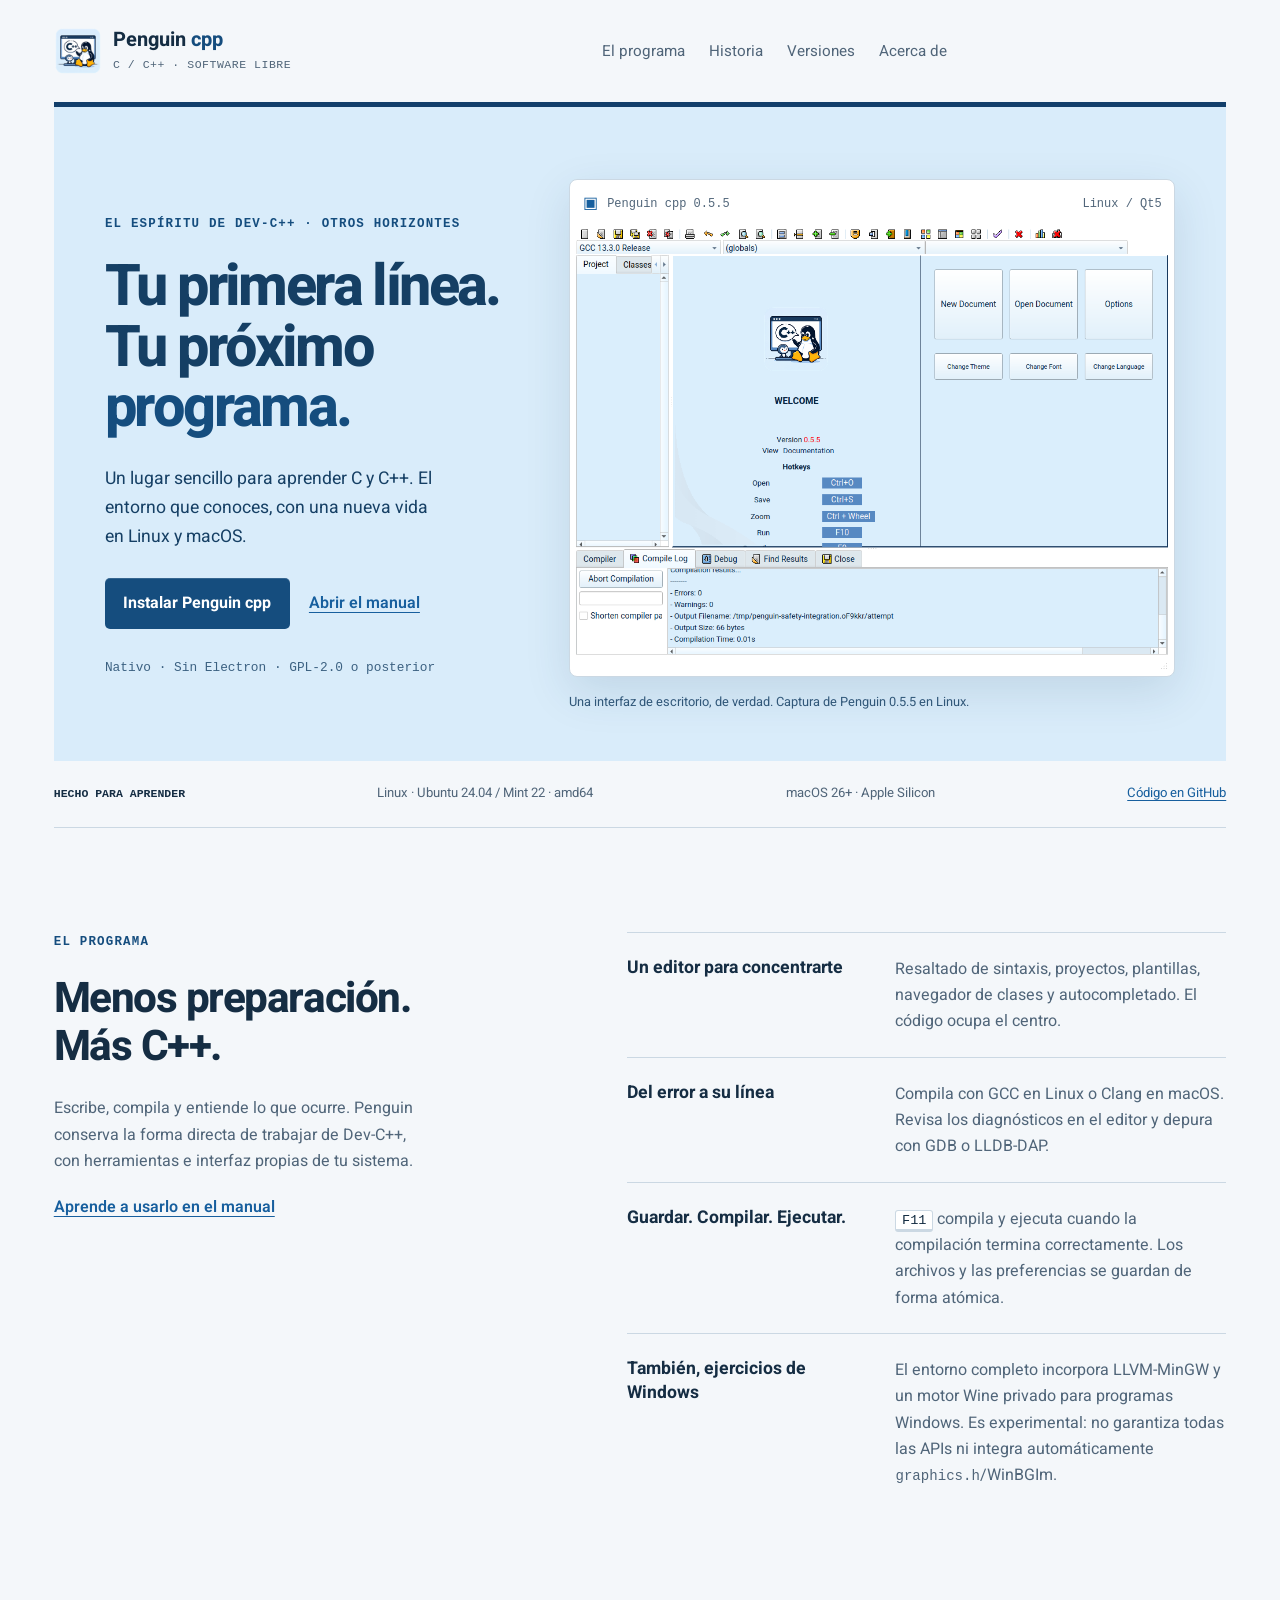
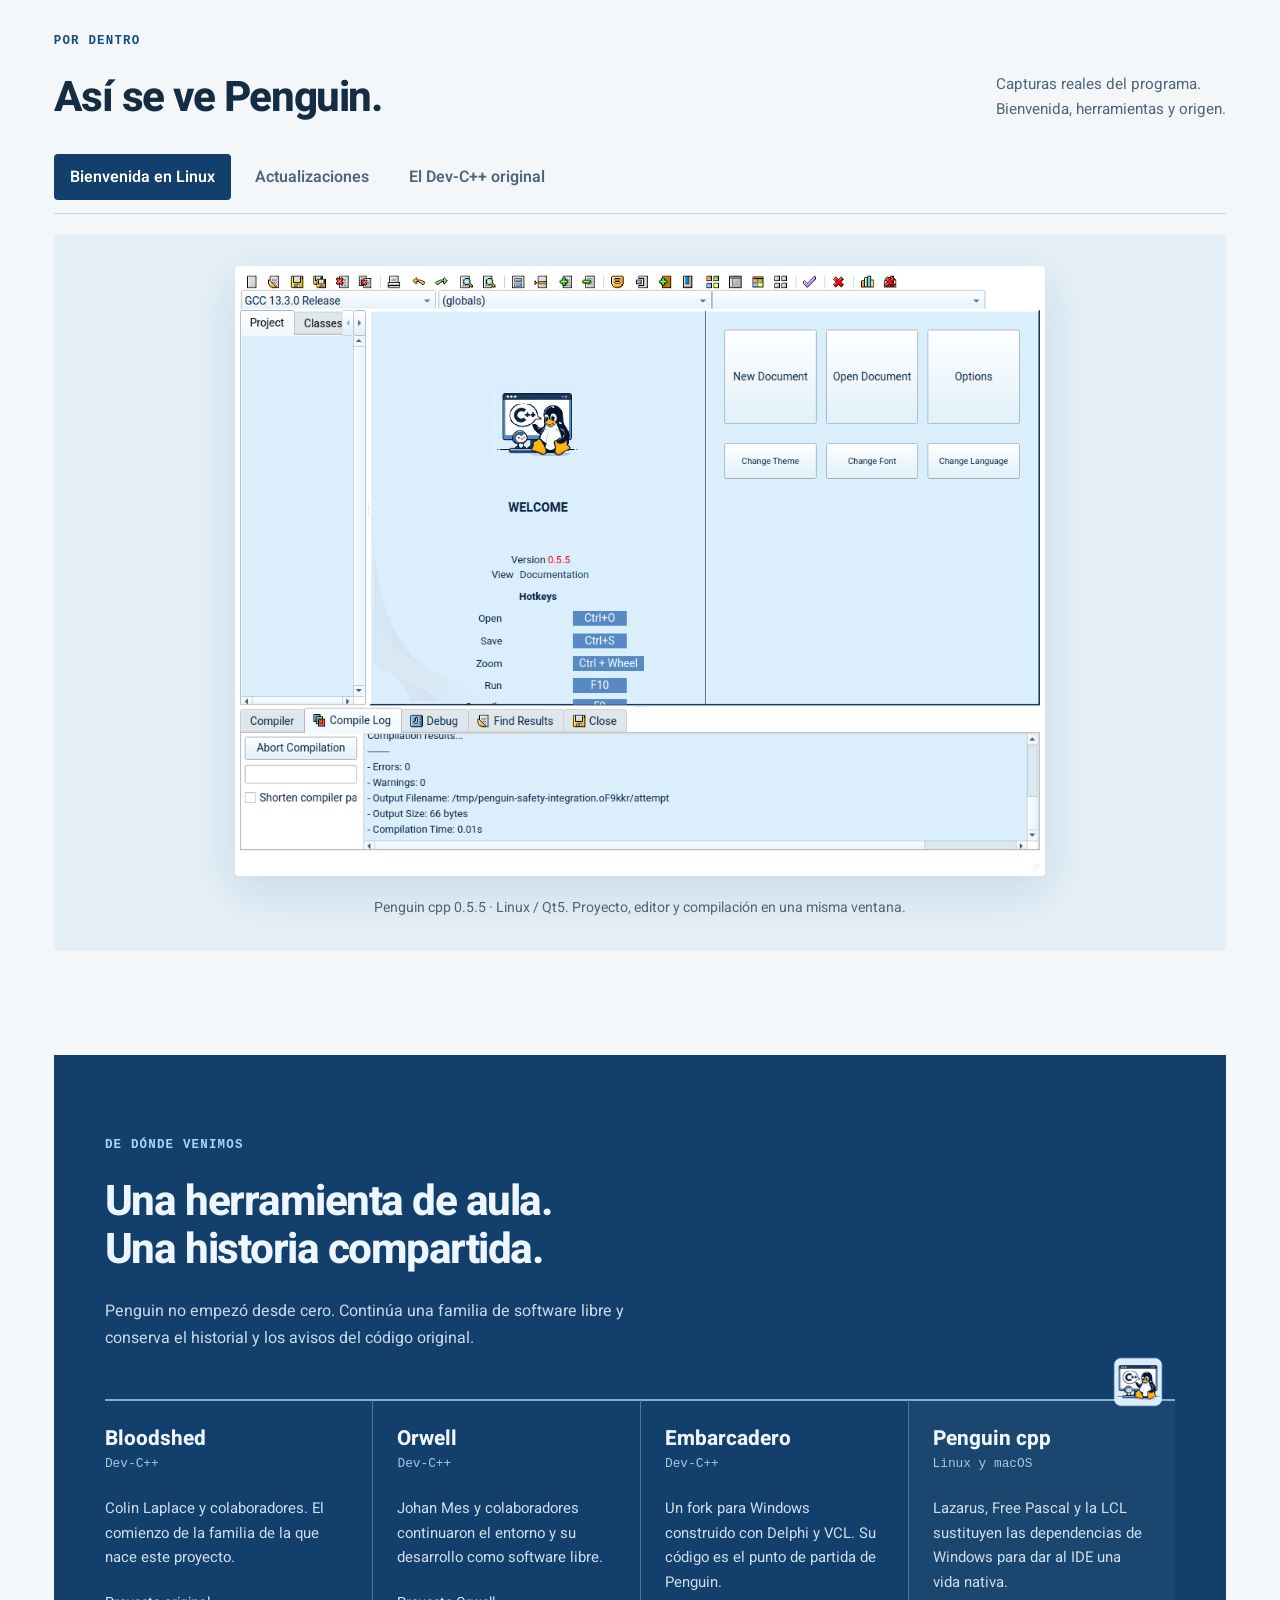
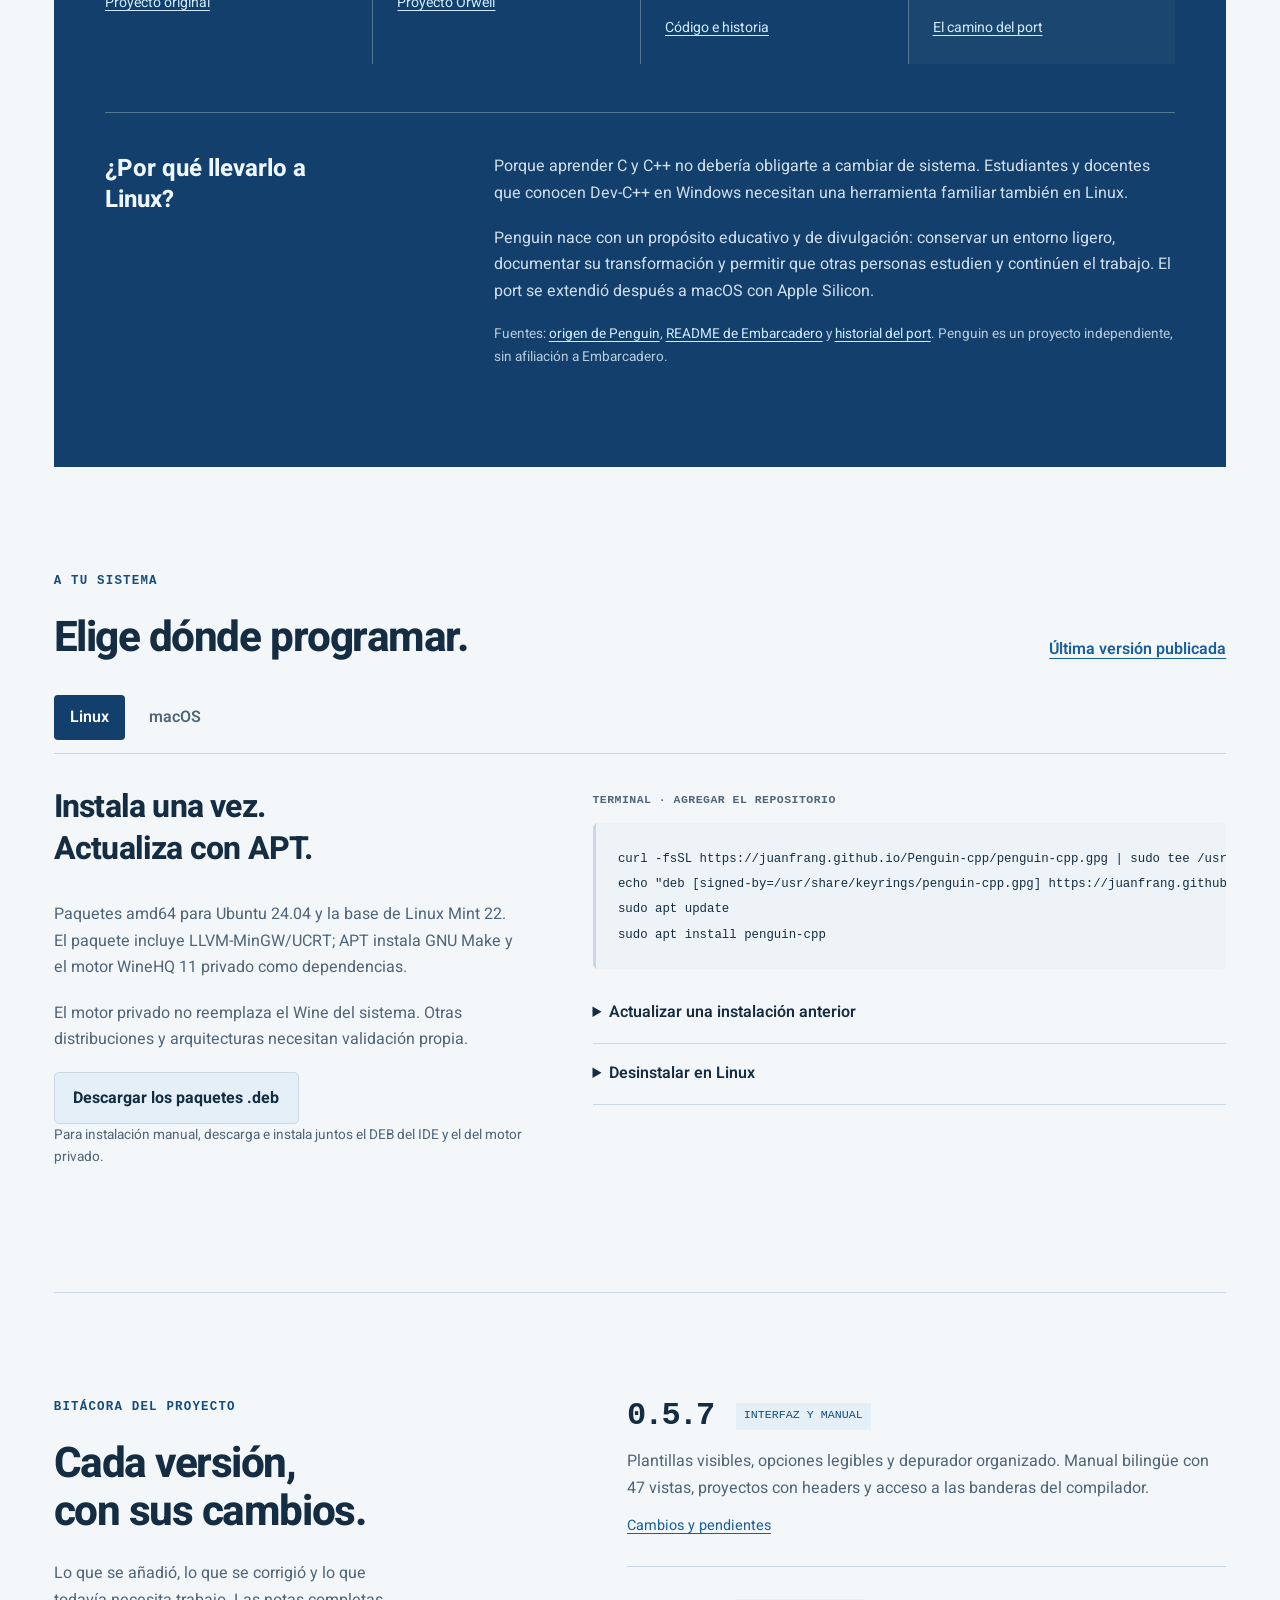
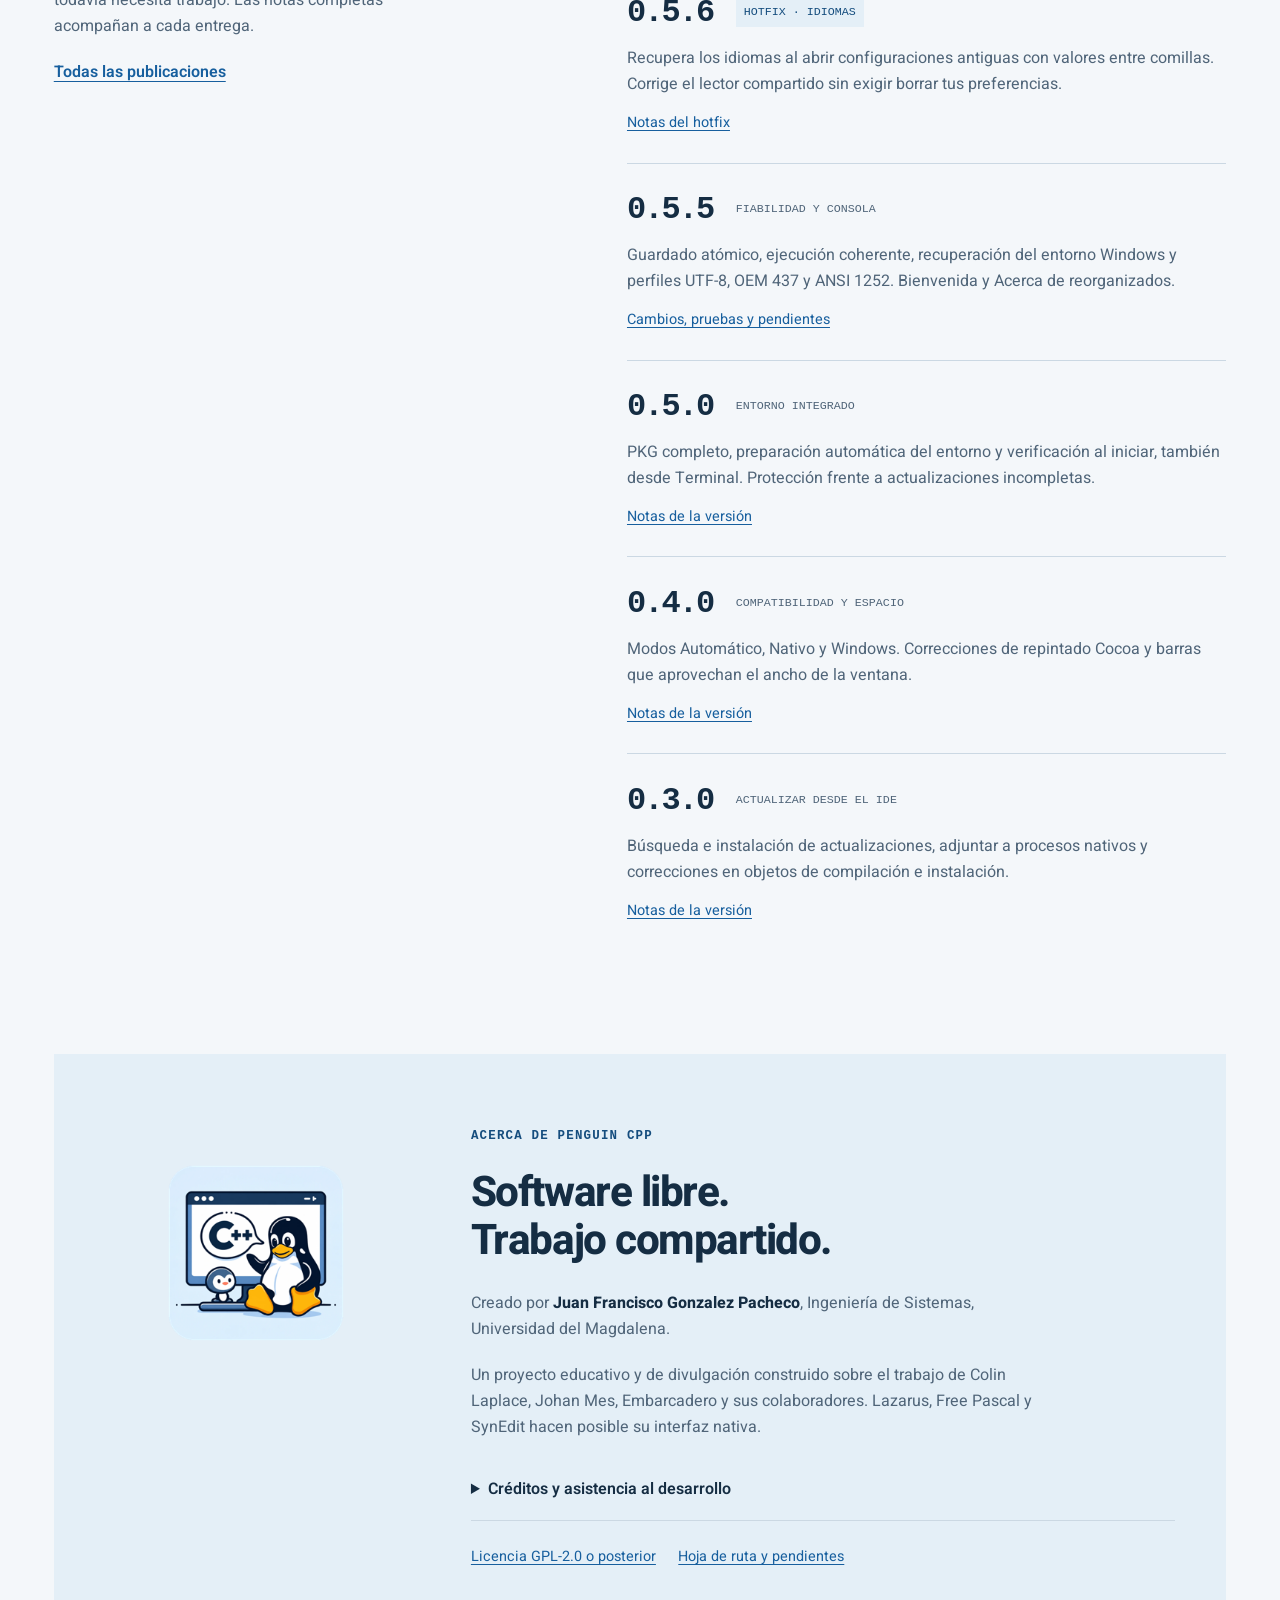
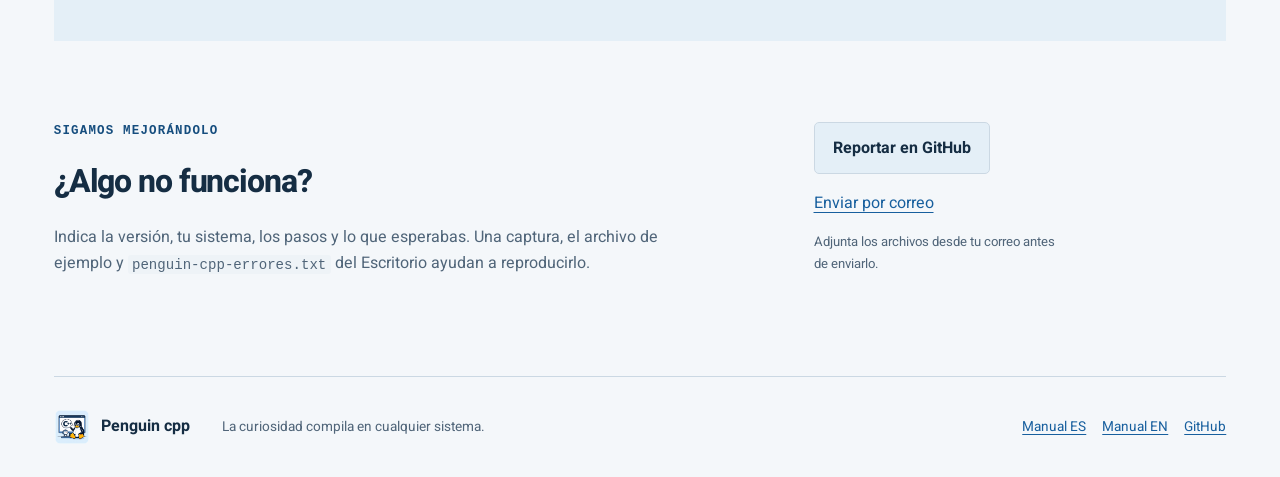
==== commit d82df2ed: "Penguin cpp 0.5.7" ====
--- a/index.html
+++ b/index.html
@@ -52,6 +52,7 @@
   <div id="panel-install-mac" class="install-panel" role="tabpanel" aria-labelledby="install-mac" tabindex="0" hidden><div><h3>Tu Mac.<br>Tu entorno completo.</h3><p>macOS 26 o posterior, con Apple Silicon. El PKG y el DMG completos incluyen LLVM-MinGW, GNU Make y Wine ARM64/FEX. Ese motor no necesita Rosetta.</p><p class="notice">Edición experimental, sin firma Developer ID ni notarización. Revisa las instrucciones de apertura en las notas de la descarga.</p><a class="button secondary" href="https://github.com/JuanFranG/Penguin-cpp/releases/latest">Descargar PKG o DMG</a></div><div class="mac-options"><h4>Completo o solo nativo</h4><p>Elige un archivo <code>COMPLETE-UNSIGNED</code> para incluir las herramientas Windows. El DMG <code>arm64</code> contiene solo el IDE nativo; las herramientas de Apple se instalan aparte cuando hacen falta.</p><h4>Actualizar desde Penguin</h4><p>Ayuda → Buscar actualizaciones conserva la edición completa. Desde la 0.5.5, la aplicación pide autorización de administrador para reemplazar una copia instalada por PKG.</p><details><summary>Instalar el IDE nativo desde Terminal</summary><pre><code>curl -fsSL https://juanfrang.github.io/Penguin-cpp/install-macos.sh | bash</code></pre><p>Este método no instala el entorno Windows completo.</p></details><details><summary>Desinstalar en macOS</summary><p>Retira Penguin cpp de Aplicaciones. Para el entorno completo y la limpieza opcional de preferencias y carpetas privadas, consulta la <a href="https://github.com/JuanFranG/Penguin-cpp#macos-26-o-posterior-apple-silicon">guía de desinstalación</a> antes de borrar datos.</p></details></div></div>
 </section>
 <section class="section releases-section" id="versiones" aria-labelledby="releases-title"><div class="section-intro"><p class="eyebrow">BITÁCORA DEL PROYECTO</p><h2 id="releases-title">Cada versión,<br>con sus cambios.</h2><p>Lo que se añadió, lo que se corrigió y lo que todavía necesita trabajo. Las notas completas acompañan a cada entrega.</p><a class="text-link" href="https://github.com/JuanFranG/Penguin-cpp/releases">Todas las publicaciones</a></div><div class="release-list">
+<article><div class="release-title"><h3>0.5.7</h3><span class="release-status">INTERFAZ Y MANUAL</span></div><p>Plantillas visibles, opciones legibles y depurador organizado. Manual bilingüe con 47 vistas, proyectos con headers y acceso a las banderas del compilador.</p><a href="https://github.com/JuanFranG/Penguin-cpp/releases/tag/v0.5.7">Cambios y pendientes</a></article>
 <article><div class="release-title"><h3>0.5.6</h3><span class="release-status">HOTFIX · IDIOMAS</span></div><p>Recupera los idiomas al abrir configuraciones antiguas con valores entre comillas. Corrige el lector compartido sin exigir borrar tus preferencias.</p><a href="https://github.com/JuanFranG/Penguin-cpp/releases/tag/v0.5.6">Notas del hotfix</a></article>
 <article><div class="release-title"><h3>0.5.5</h3><span>FIABILIDAD Y CONSOLA</span></div><p>Guardado atómico, ejecución coherente, recuperación del entorno Windows y perfiles UTF-8, OEM 437 y ANSI 1252. Bienvenida y Acerca de reorganizados.</p><a href="https://github.com/JuanFranG/Penguin-cpp/releases/tag/v0.5.5">Cambios, pruebas y pendientes</a></article>
 <article><div class="release-title"><h3>0.5.0</h3><span>ENTORNO INTEGRADO</span></div><p>PKG completo, preparación automática del entorno y verificación al iniciar, también desde Terminal. Protección frente a actualizaciones incompletas.</p><a href="https://github.com/JuanFranG/Penguin-cpp/releases/tag/v0.5.0">Notas de la versión</a></article>
